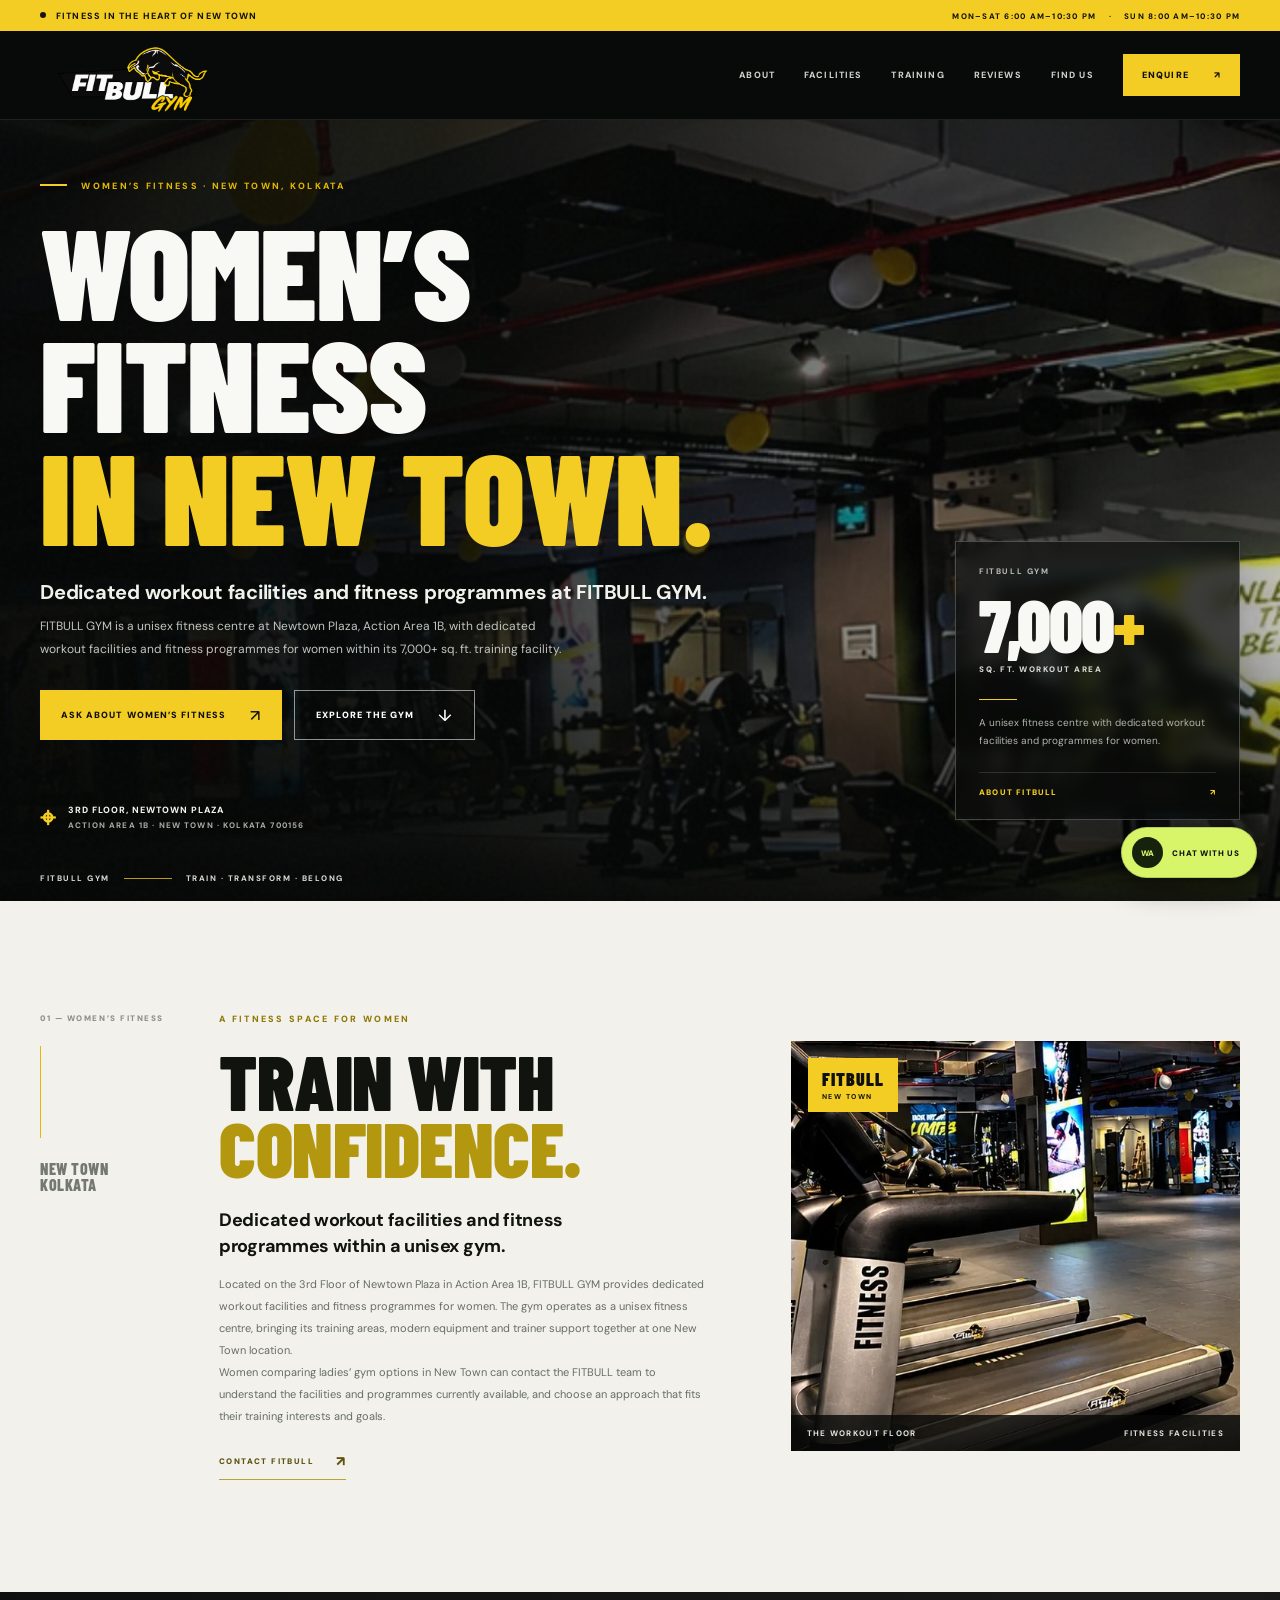
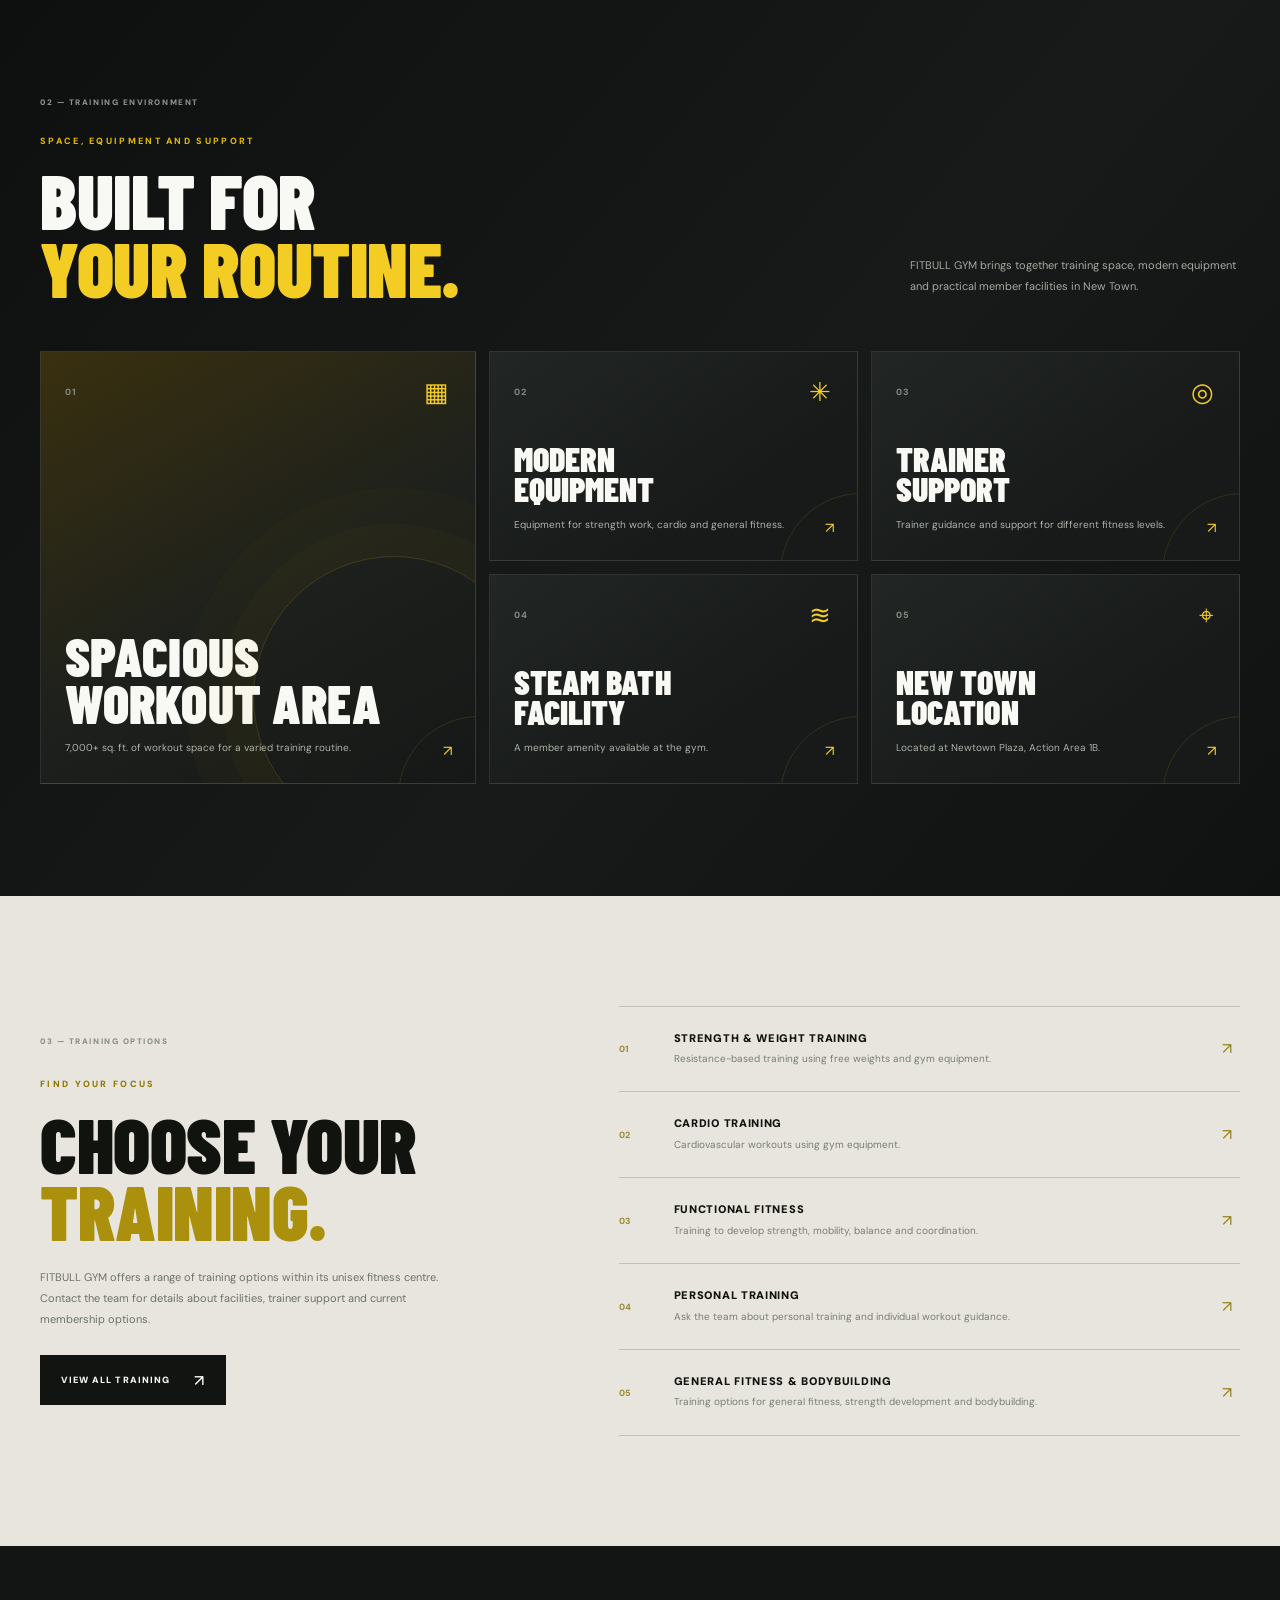
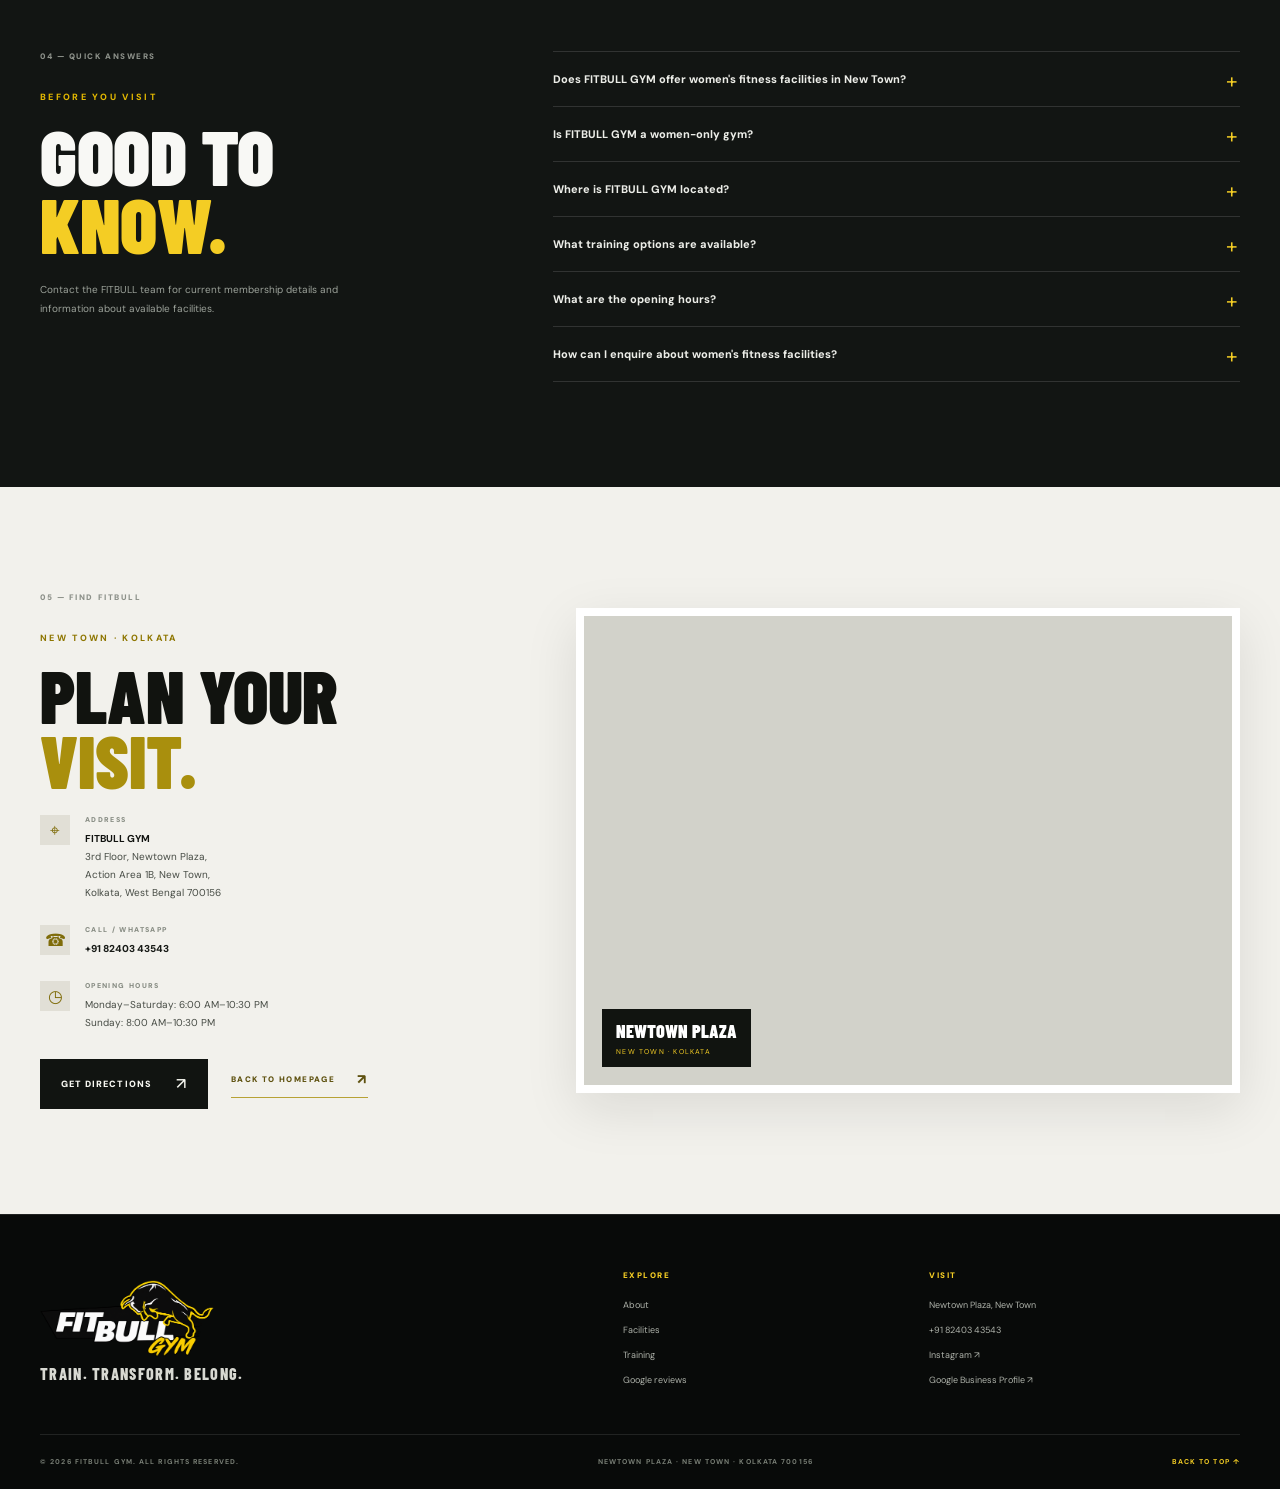
==== womens-fitness-new-town.html @ 512819f0 "Add files via upload" ====
<!doctype html>
<html lang="en-IN">
<head>
  <meta charset="utf-8">
  <meta name="viewport" content="width=device-width, initial-scale=1">
  <title>Women's Fitness in New Town, Kolkata | FITBULL GYM</title>
  <meta name="description" content="Explore dedicated women's workout facilities and fitness programmes at FITBULL GYM, a unisex gym at Newtown Plaza, Action Area 1B, New Town, Kolkata.">
  <meta name="robots" content="index,follow,max-image-preview:large">
  <meta name="theme-color" content="#0a0b0b">
  <link rel="canonical" href="https://fitbullnewtown.github.io/womens-fitness-new-town.html">
  <meta property="og:type" content="website">
  <meta property="og:locale" content="en_IN">
  <meta property="og:site_name" content="FITBULL GYM">
  <meta property="og:title" content="Women's Fitness in New Town, Kolkata | FITBULL GYM">
  <meta property="og:description" content="Dedicated women's workout facilities and fitness programmes within FITBULL GYM's unisex fitness centre at Newtown Plaza, New Town, Kolkata.">
  <meta property="og:url" content="https://fitbullnewtown.github.io/womens-fitness-new-town.html">
  <meta property="og:image" content="https://fitbullnewtown.github.io/assets/gym-floor.webp">
  <link rel="icon" type="image/png" href="assets/fitbull-logo.png">
  <link rel="preconnect" href="https://fonts.googleapis.com">
  <link rel="preconnect" href="https://fonts.gstatic.com" crossorigin>
  <link href="https://fonts.googleapis.com/css2?family=Barlow+Condensed:wght@500;600;700;800;900&family=DM+Sans:wght@400;500;600;700;800&display=swap" rel="stylesheet">
  <link rel="stylesheet" href="style.css">
  <link rel="preload" as="image" href="assets/gym-floor.webp" fetchpriority="high">
  <script type="application/ld+json">
  {
    "@context": "https://schema.org",
    "@type": "WebPage",
    "name": "Women's Fitness in New Town, Kolkata | FITBULL GYM",
    "url": "https://fitbullnewtown.github.io/womens-fitness-new-town.html",
    "description": "Information about dedicated women's workout facilities and fitness programmes at FITBULL GYM, a unisex gym in New Town, Kolkata.",
    "about": { "@id": "https://fitbullnewtown.github.io/#gym" },
    "breadcrumb": {
      "@type": "BreadcrumbList",
      "itemListElement": [
        { "@type": "ListItem", "position": 1, "name": "Home", "item": "https://fitbullnewtown.github.io/" },
        { "@type": "ListItem", "position": 2, "name": "Women's Fitness", "item": "https://fitbullnewtown.github.io/womens-fitness-new-town.html" }
      ]
    }
  }
  </script>
</head>
<body>
  <a class="skip-link" href="#main">Skip to content</a>
  <div class="announcement-bar">
    <div class="container announcement-inner">
      <span><i class="status-dot"></i> FITNESS IN THE HEART OF NEW TOWN</span>
      <span class="announcement-right">MON–SAT 6:00 AM–10:30 PM <b>·</b> SUN 8:00 AM–10:30 PM</span>
    </div>
  </div>
  <header class="header" id="top">
    <div class="container header-inner">
      <a class="brand" href="index.html" aria-label="FITBULL GYM home"><img src="assets/fitbull-logo.png" alt="FITBULL GYM logo" width="196" height="98"></a>
      <button class="nav-toggle" type="button" aria-label="Open navigation" aria-expanded="false" aria-controls="primary-nav"><span></span><span></span></button>
      <nav class="nav" id="primary-nav" aria-label="Primary navigation">
        <a href="index.html#about">ABOUT</a>
        <a href="index.html#facilities">FACILITIES</a>
        <a href="index.html#training">TRAINING</a>
        <a href="index.html#reviews">REVIEWS</a>
        <a href="index.html#visit">FIND US</a>
        <a class="nav-cta" href="https://wa.me/918240343543?text=Hi%20FITBULL%20GYM%2C%20I%27d%20like%20to%20know%20about%20women%27s%20fitness%20facilities." target="_blank" rel="noopener">ENQUIRE <span>↗</span></a>
      </nav>
    </div>
  </header>
  <main id="main">
    <section class="hero" aria-labelledby="hero-title">
      <div class="hero-image" role="img" aria-label="Workout floor and fitness equipment at FITBULL GYM, New Town"></div>
      <div class="hero-vignette"></div>
      <div class="hero-grain"></div>
      <div class="container hero-layout">
        <div class="hero-copy reveal">
          <div class="eyebrow"><span class="eyebrow-line"></span> WOMEN’S FITNESS · NEW TOWN, KOLKATA</div>
          <h1 id="hero-title">WOMEN’S FITNESS<br><em>IN NEW TOWN.</em></h1>
          <p class="hero-lead">Dedicated workout facilities and fitness programmes at FITBULL GYM.</p>
          <p class="hero-description">FITBULL GYM is a unisex fitness centre at Newtown Plaza, Action Area 1B, with dedicated workout facilities and fitness programmes for women within its 7,000+ sq. ft. training facility.</p>
          <div class="hero-actions">
            <a class="button button-yellow" href="https://wa.me/918240343543?text=Hi%20FITBULL%20GYM%2C%20please%20share%20details%20about%20women%27s%20fitness%20facilities%20and%20programmes." target="_blank" rel="noopener">ASK ABOUT WOMEN’S FITNESS <span>↗</span></a>
            <a class="button button-ghost" href="index.html#facilities">EXPLORE THE GYM <span>↓</span></a>
          </div>
          <div class="hero-address"><span class="location-mark">⌖</span><span>3RD FLOOR, NEWTOWN PLAZA<br><small>ACTION AREA 1B · NEW TOWN · KOLKATA 700156</small></span></div>
        </div>
        <aside class="hero-feature reveal" aria-label="FITBULL GYM facility details">
          <span class="feature-index">FITBULL GYM</span>
          <strong>7,000<span>+</span></strong>
          <span class="feature-caption">SQ. FT. WORKOUT AREA</span>
          <div class="feature-rule"></div>
          <p>A unisex fitness centre with dedicated workout facilities and programmes for women.</p>
          <a href="index.html#about">ABOUT FITBULL <span>↗</span></a>
        </aside>
      </div>
      <div class="hero-bottom container"><span>FITBULL GYM</span><span class="hero-bottom-line"></span><span>TRAIN · TRANSFORM · BELONG</span></div>
    </section>

    <section class="section about" id="about-womens-fitness">
      <div class="container about-layout">
        <div class="section-aside reveal"><span class="section-index">01 — WOMEN’S FITNESS</span><span class="aside-line"></span><span class="aside-note">NEW TOWN<br>KOLKATA</span></div>
        <div class="about-text reveal">
          <div class="eyebrow dark-eyebrow">A FITNESS SPACE FOR WOMEN</div>
          <h2>TRAIN WITH<br><em>CONFIDENCE.</em></h2>
          <p class="lead-copy">Dedicated workout facilities and fitness programmes within a unisex gym.</p>
          <p>Located on the 3rd Floor of Newtown Plaza in Action Area 1B, FITBULL GYM provides dedicated workout facilities and fitness programmes for women. The gym operates as a unisex fitness centre, bringing its training areas, modern equipment and trainer support together at one New Town location.</p>
          <p>Women comparing ladies’ gym options in New Town can contact the FITBULL team to understand the facilities and programmes currently available, and choose an approach that fits their training interests and goals.</p>
          <a class="underlined-link" href="https://wa.me/918240343543?text=Hi%20FITBULL%20GYM%2C%20I%27d%20like%20to%20know%20about%20women%27s%20fitness." target="_blank" rel="noopener">CONTACT FITBULL <span>↗</span></a>
        </div>
        <div class="about-visual reveal">
          <img src="assets/gym-treadmills.webp" alt="Cardio workout area at FITBULL GYM in New Town, Kolkata" width="723" height="538" loading="lazy">
          <div class="photo-stamp"><span>FITBULL</span><b>NEW TOWN</b></div>
          <div class="visual-caption"><span>THE WORKOUT FLOOR</span><span>FITNESS FACILITIES</span></div>
        </div>
      </div>
    </section>

    <section class="facilities section-dark">
      <div class="container">
        <div class="section-heading reveal">
          <div><span class="section-index">02 — TRAINING ENVIRONMENT</span><div class="eyebrow">SPACE, EQUIPMENT AND SUPPORT</div><h2>BUILT FOR<br><em>YOUR ROUTINE.</em></h2></div>
          <p>FITBULL GYM brings together training space, modern equipment and practical member facilities in New Town.</p>
        </div>
        <div class="facility-grid">
          <article class="facility-card facility-card-large reveal"><div class="facility-top"><span>01</span><span class="facility-icon">▦</span></div><div><h3>SPACIOUS<br>WORKOUT AREA</h3><p>7,000+ sq. ft. of workout space for a varied training routine.</p></div><span class="facility-arrow">↗</span></article>
          <article class="facility-card reveal"><div class="facility-top"><span>02</span><span class="facility-icon">✳</span></div><div><h3>MODERN<br>EQUIPMENT</h3><p>Equipment for strength work, cardio and general fitness.</p></div><span class="facility-arrow">↗</span></article>
          <article class="facility-card reveal"><div class="facility-top"><span>03</span><span class="facility-icon">◎</span></div><div><h3>TRAINER<br>SUPPORT</h3><p>Trainer guidance and support for different fitness levels.</p></div><span class="facility-arrow">↗</span></article>
          <article class="facility-card reveal"><div class="facility-top"><span>04</span><span class="facility-icon">≋</span></div><div><h3>STEAM BATH<br>FACILITY</h3><p>A member amenity available at the gym.</p></div><span class="facility-arrow">↗</span></article>
          <article class="facility-card reveal"><div class="facility-top"><span>05</span><span class="facility-icon">⌖</span></div><div><h3>NEW TOWN<br>LOCATION</h3><p>Located at Newtown Plaza, Action Area 1B.</p></div><span class="facility-arrow">↗</span></article>
        </div>
      </div>
    </section>

    <section class="training section">
      <div class="container training-layout">
        <div class="training-intro reveal"><span class="section-index">03 — TRAINING OPTIONS</span><div class="eyebrow dark-eyebrow">FIND YOUR FOCUS</div><h2>CHOOSE YOUR<br><em>TRAINING.</em></h2><p>FITBULL GYM offers a range of training options within its unisex fitness centre. Contact the team for details about facilities, trainer support and current membership options.</p><a class="button button-dark" href="index.html#training">VIEW ALL TRAINING <span>↗</span></a></div>
        <div class="training-list reveal">
          <div class="training-item"><span>01</span><div><h3>STRENGTH & WEIGHT TRAINING</h3><p>Resistance-based training using free weights and gym equipment.</p></div><b>↗</b></div>
          <div class="training-item"><span>02</span><div><h3>CARDIO TRAINING</h3><p>Cardiovascular workouts using gym equipment.</p></div><b>↗</b></div>
          <div class="training-item"><span>03</span><div><h3>FUNCTIONAL FITNESS</h3><p>Training to develop strength, mobility, balance and coordination.</p></div><b>↗</b></div>
          <div class="training-item"><span>04</span><div><h3>PERSONAL TRAINING</h3><p>Ask the team about personal training and individual workout guidance.</p></div><b>↗</b></div>
          <div class="training-item"><span>05</span><div><h3>GENERAL FITNESS & BODYBUILDING</h3><p>Training options for general fitness, strength development and bodybuilding.</p></div><b>↗</b></div>
        </div>
      </div>
    </section>

    <section class="faq section-dark">
      <div class="container faq-layout">
        <div class="faq-title reveal"><span class="section-index">04 — QUICK ANSWERS</span><div class="eyebrow">BEFORE YOU VISIT</div><h2>GOOD TO<br><em>KNOW.</em></h2><p>Contact the FITBULL team for current membership details and information about available facilities.</p></div>
        <div class="faq-list reveal">
          <details><summary>Does FITBULL GYM offer women's fitness facilities in New Town?</summary><p>Yes. FITBULL GYM provides dedicated workout facilities and fitness programmes for women within its unisex fitness centre at Newtown Plaza, Action Area 1B, New Town, Kolkata.</p></details>
          <details><summary>Is FITBULL GYM a women-only gym?</summary><p>No. FITBULL GYM is a unisex gym. It also provides dedicated workout facilities and fitness programmes for women.</p></details>
          <details><summary>Where is FITBULL GYM located?</summary><p>FITBULL GYM is on the 3rd Floor of Newtown Plaza, Action Area 1B, New Town, Kolkata, West Bengal 700156.</p></details>
          <details><summary>What training options are available?</summary><p>Training options include strength and weight training, cardio, functional fitness, personal training, general fitness and bodybuilding. Contact the team for details about current programmes.</p></details>
          <details><summary>What are the opening hours?</summary><p>Monday to Saturday: 6:00 AM to 10:30 PM. Sunday: 8:00 AM to 10:30 PM. Please contact the gym to confirm holiday or special-day timings.</p></details>
          <details><summary>How can I enquire about women's fitness facilities?</summary><p>Call +91 82403 43543 or send a WhatsApp message using the enquiry link on this page.</p></details>
        </div>
      </div>
    </section>

    <section class="visit section" id="visit">
      <div class="container visit-layout">
        <div class="visit-copy reveal"><span class="section-index">05 — FIND FITBULL</span><div class="eyebrow dark-eyebrow">NEW TOWN · KOLKATA</div><h2>PLAN YOUR<br><em>VISIT.</em></h2>
          <div class="visit-detail"><span class="detail-icon">⌖</span><div><small>ADDRESS</small><p><strong>FITBULL GYM</strong><br>3rd Floor, Newtown Plaza,<br>Action Area 1B, New Town,<br>Kolkata, West Bengal 700156</p></div></div>
          <div class="visit-detail"><span class="detail-icon">☎</span><div><small>CALL / WHATSAPP</small><p><a href="tel:+918240343543">+91 82403 43543</a></p></div></div>
          <div class="visit-detail"><span class="detail-icon">◷</span><div><small>OPENING HOURS</small><p>Monday–Saturday: 6:00 AM–10:30 PM<br>Sunday: 8:00 AM–10:30 PM</p></div></div>
          <div class="visit-actions"><a class="button button-dark" href="https://www.google.com/maps/search/?api=1&amp;query=FITBULL%20GYM%20Newtown%20Plaza%20Action%20Area%201B%20New%20Town%20Kolkata%20700156" target="_blank" rel="noopener">GET DIRECTIONS <span>↗</span></a><a class="underlined-link" href="index.html">BACK TO HOMEPAGE <span>↗</span></a></div>
        </div>
        <div class="visit-map reveal"><iframe title="Map to FITBULL GYM, Newtown Plaza, New Town, Kolkata" src="https://www.google.com/maps?q=FITBULL%20GYM%2C%20Newtown%20Plaza%2C%20Action%20Area%201B%2C%20New%20Town%2C%20Kolkata%20700156&amp;output=embed" loading="lazy" referrerpolicy="no-referrer-when-downgrade" allowfullscreen></iframe><div class="map-caption"><span>NEWTOWN PLAZA</span><span>NEW TOWN · KOLKATA</span></div></div>
      </div>
    </section>
  </main>
  <footer class="footer">
    <div class="container footer-main">
      <div class="footer-brand"><img src="assets/fitbull-logo.png" alt="FITBULL GYM" width="196" height="98" loading="lazy"><p>TRAIN. TRANSFORM. BELONG.</p></div>
      <div class="footer-column"><span>EXPLORE</span><a href="index.html#about">About</a><a href="index.html#facilities">Facilities</a><a href="index.html#training">Training</a><a href="index.html#reviews">Google reviews</a></div>
      <div class="footer-column"><span>VISIT</span><a href="index.html#visit">Newtown Plaza, New Town</a><a href="tel:+918240343543">+91 82403 43543</a><a href="https://www.instagram.com/fitbullnewtown/" target="_blank" rel="noopener">Instagram ↗</a><a href="https://share.google/8PywxiM51nOMdU942" target="_blank" rel="noopener">Google Business Profile ↗</a></div>
    </div>
    <div class="container footer-bottom"><span>© <span id="year">2026</span> FITBULL GYM. ALL RIGHTS RESERVED.</span><span>NEWTOWN PLAZA · NEW TOWN · KOLKATA 700156</span><a href="#top">BACK TO TOP ↑</a></div>
  </footer>
  <a class="floating-whatsapp" href="https://wa.me/918240343543?text=Hi%20FITBULL%20GYM%2C%20I%27d%20like%20to%20know%20about%20women%27s%20fitness%20facilities." target="_blank" rel="noopener" aria-label="Chat with FITBULL GYM on WhatsApp"><span class="wa-glyph">WA</span><span class="wa-label">CHAT WITH US</span></a>
  <script src="script.js" defer></script>
</body>
</html>
---- style.css ----
:root{--ink:#090a0a;--ink-2:#101212;--panel:#171a19;--panel-2:#1d201f;--paper:#f2f1ec;--paper-2:#e7e5de;--yellow:#f4cd24;--yellow-2:#e4b900;--white:#f8f8f5;--muted:#9b9f9c;--line:rgba(255,255,255,.13);--dark-line:rgba(0,0,0,.16);--font-body:'DM Sans',Arial,sans-serif;--font-display:'Barlow Condensed',Impact,sans-serif;--container:1200px}
*{box-sizing:border-box}html{scroll-behavior:smooth;scroll-padding-top:100px}body{margin:0;background:var(--ink);color:var(--white);font-family:var(--font-body);font-size:14px;-webkit-font-smoothing:antialiased}img{max-width:100%;display:block}a{color:inherit;text-decoration:none}button{font:inherit}.container{width:min(var(--container),calc(100% - 56px));margin-inline:auto}.skip-link{position:absolute;left:14px;top:-60px;z-index:100;background:var(--yellow);color:#111;padding:12px 18px;font-weight:800}.skip-link:focus{top:12px}.announcement-bar{height:31px;background:var(--yellow);color:#13130e;font-size:9px;font-weight:800;letter-spacing:1.1px}.announcement-inner{height:100%;display:flex;justify-content:space-between;align-items:center}.announcement-right{font-size:8px;letter-spacing:1.25px}.announcement-right b{padding:0 9px}.status-dot{display:inline-block;width:6px;height:6px;background:#15150e;border-radius:50%;margin-right:7px;vertical-align:1px}.header{position:sticky;top:0;z-index:40;background:rgba(9,10,10,.94);backdrop-filter:blur(14px);border-bottom:1px solid rgba(255,255,255,.09);transition:box-shadow .25s}.header.scrolled{box-shadow:0 12px 40px #0008}.header-inner{height:88px;display:flex;align-items:center;justify-content:space-between}.brand{width:185px;display:flex;align-items:center}.brand img{width:100%;height:75px;object-fit:contain}.nav{display:flex;align-items:center;gap:29px}.nav>a:not(.nav-cta){font-size:9px;font-weight:800;letter-spacing:1.15px;color:#d0d1cb;transition:color .2s}.nav>a:not(.nav-cta):hover,.nav>a.active{color:var(--yellow)}.nav-cta{display:inline-flex;align-items:center;gap:25px;background:var(--yellow);color:#10110e;padding:15px 19px;font-size:9px;font-weight:900;letter-spacing:1.15px;transition:background .2s,transform .2s}.nav-cta:hover{background:#ffe15c;transform:translateY(-2px)}.nav-toggle{display:none;width:43px;height:40px;border:1px solid #5a5c58;background:none;align-items:center;justify-content:center;flex-direction:column;gap:6px;cursor:pointer}.nav-toggle span{width:17px;height:1px;background:white;display:block}
.hero{min-height:690px;height:min(790px,calc(100svh - 119px));max-height:850px;position:relative;overflow:hidden;background:#101211}.hero-image{position:absolute;inset:0;background:url('assets/gym-floor.webp') center 51%/cover no-repeat;transform:scale(1.035);animation:heroSettle 1.3s ease both}.hero-vignette{position:absolute;inset:0;background:linear-gradient(90deg,rgba(4,6,5,.97) 0%,rgba(4,6,5,.89) 34%,rgba(4,6,5,.42) 69%,rgba(4,6,5,.21) 100%),linear-gradient(0deg,rgba(4,6,5,.86) 0%,transparent 34%,rgba(4,6,5,.15) 100%)}.hero-grain{position:absolute;inset:0;opacity:.12;pointer-events:none;background-image:url("data:image/svg+xml,%3Csvg viewBox='0 0 180 180' xmlns='http://www.w3.org/2000/svg'%3E%3Cfilter id='n'%3E%3CfeTurbulence type='fractalNoise' baseFrequency='.9' numOctaves='3' stitchTiles='stitch'/%3E%3C/filter%3E%3Crect width='100%25' height='100%25' filter='url(%23n)' opacity='.22'/%3E%3C/svg%3E")}.hero-layout{position:relative;z-index:2;height:100%;display:grid;grid-template-columns:minmax(0,1fr) 285px;gap:50px;align-items:center;padding-top:12px}.hero-copy{max-width:700px;padding-bottom:12px}.eyebrow{margin:0 0 20px;color:var(--yellow-2);font-size:9px;font-weight:800;letter-spacing:2.3px;line-height:1.5}.eyebrow-line{display:inline-block;width:27px;height:2px;background:var(--yellow);margin:0 10px 3px 0}.hero h1,h2,h3{font-family:var(--font-display);text-transform:uppercase;line-height:.88;margin:0;letter-spacing:-.5px}.hero h1{font-size:clamp(82px,10vw,142px);font-weight:900;letter-spacing:-1px}.hero h1 em,h2 em{font-style:normal;color:var(--yellow)}.hero-lead{margin:28px 0 10px;font-size:clamp(16px,1.6vw,20px);font-weight:700;color:#f1f1eb;letter-spacing:-.25px}.hero-description{max-width:540px;color:#c1c5bf;font-size:12px;line-height:1.9;margin:0}.hero-actions{display:flex;gap:12px;flex-wrap:wrap;margin-top:29px}.button{min-height:50px;display:inline-flex;align-items:center;justify-content:center;gap:24px;padding:0 21px;font-size:9px;letter-spacing:1.05px;font-weight:900;transition:transform .2s,background .2s,color .2s,border .2s}.button span{font-size:16px;font-weight:500}.button:hover{transform:translateY(-3px)}.button-yellow{background:var(--yellow);color:#11120f}.button-yellow:hover{background:#ffdf4a}.button-ghost{border:1px solid rgba(255,255,255,.55);color:white}.button-ghost:hover{border-color:var(--yellow);color:var(--yellow)}.hero-address{display:flex;gap:12px;align-items:center;margin-top:55px;color:#f4f4f0;font-size:9px;font-weight:800;letter-spacing:1px;line-height:1.7}.location-mark{font-size:27px;color:var(--yellow)}.hero-address small{color:#a6aaa3;font-size:8px;letter-spacing:1.15px}.hero-feature{align-self:end;margin-bottom:81px;padding:24px 23px 22px;border:1px solid rgba(255,255,255,.23);background:rgba(10,12,11,.72);backdrop-filter:blur(8px);box-shadow:0 20px 70px #0005}.feature-index{display:block;color:#b7bbb4;font-size:8px;letter-spacing:1.6px;font-weight:800}.hero-feature>strong{display:block;margin:15px 0 0;font-family:var(--font-display);font-size:74px;line-height:.9;font-weight:900;letter-spacing:-2px}.hero-feature>strong span{color:var(--yellow)}.feature-caption{font-size:8px;font-weight:900;letter-spacing:1.5px;color:#d2d4cf}.feature-rule{height:1px;background:var(--yellow);width:38px;margin:23px 0 14px}.hero-feature p{margin:0;color:#b1b5ae;font-size:10px;line-height:1.8}.hero-feature>a{display:flex;justify-content:space-between;margin-top:22px;padding-top:14px;border-top:1px solid rgba(255,255,255,.13);color:var(--yellow);font-size:8px;letter-spacing:1.2px;font-weight:900}.hero-bottom{position:absolute;z-index:2;left:50%;bottom:18px;transform:translateX(-50%);display:flex;align-items:center;gap:14px;color:#d8d9d4;font-size:8px;letter-spacing:1.5px;font-weight:800}.hero-bottom-line{height:1px;background:rgba(244,205,36,.75);width:48px}.quick-facts{background:#0e100f;border-bottom:1px solid var(--line)}.facts-grid{min-height:113px;display:grid;grid-template-columns:repeat(3,1fr) 1.3fr;align-items:center}.fact{min-height:55px;padding:0 26px;border-right:1px solid var(--line);display:flex;flex-direction:column;justify-content:center}.fact:first-child{padding-left:0}.fact-number{font-family:var(--font-display);font-size:42px;font-weight:800;line-height:.9;letter-spacing:-.5px}.fact-number>span{color:var(--yellow)}.small-unit{font-family:var(--font-body)!important;font-size:10px!important;letter-spacing:1px;margin-left:5px;color:var(--yellow)}.fact-label{font-size:8px;letter-spacing:1.2px;color:#a4a8a1;font-weight:800;margin-top:7px}.fact-message{border:0;padding-left:30px;font-family:var(--font-display);font-weight:800;font-size:22px;line-height:.98}.fact-message em{font-style:normal;color:var(--yellow)}
.section{padding:112px 0}.about{background:var(--paper);color:#11130f}.about-layout{display:grid;grid-template-columns:135px minmax(0,1.08fr) minmax(330px,.92fr);gap:44px;align-items:center}.section-aside{align-self:stretch;display:flex;flex-direction:column;align-items:flex-start}.section-index{font-size:8px;letter-spacing:1.55px;font-weight:900;color:#8c9089}.aside-line{width:1px;height:92px;background:var(--yellow-2);margin:23px 0}.aside-note{font-family:var(--font-display);font-size:16px;font-weight:800;line-height:.98;color:#737870;letter-spacing:.5px}.dark-eyebrow{color:#8e7600}.about-text h2,.section-heading h2,.training-intro h2,.reviews-heading h2,.visit-copy h2,.faq-title h2{font-size:clamp(56px,6vw,84px);font-weight:900;letter-spacing:-.5px}.about-text h2 em{color:#b3980f}.lead-copy{font-size:18px;font-weight:700;line-height:1.45;max-width:440px;margin:25px 0 14px;letter-spacing:-.3px}.about-text>p:not(.eyebrow):not(.lead-copy){max-width:490px;color:#666d65;font-size:11px;line-height:2;margin:0}.underlined-link{display:inline-flex;gap:22px;align-items:center;margin-top:25px;padding-bottom:9px;border-bottom:1px solid #b7a235;color:#5e510f;font-size:8px;letter-spacing:1.4px;font-weight:900}.underlined-link span{font-size:14px}.about-visual{position:relative;min-height:410px;background:#d6d5cd}.about-visual img{width:100%;height:410px;object-fit:cover;object-position:44% center}.photo-stamp{position:absolute;top:17px;left:17px;background:var(--yellow);color:#10110d;padding:12px 14px;display:flex;flex-direction:column;line-height:1}.photo-stamp span{font-family:var(--font-display);font-size:18px;font-weight:900;letter-spacing:1px}.photo-stamp b{font-size:7px;letter-spacing:1.5px;margin-top:5px}.visual-caption{position:absolute;left:0;right:0;bottom:0;padding:13px 16px;background:rgba(8,9,8,.82);display:flex;justify-content:space-between;color:#e2e2dc;font-size:8px;letter-spacing:1.3px;font-weight:800}
.section-dark{background:var(--ink-2);color:var(--white)}.facilities{padding:105px 0 112px;background:linear-gradient(130deg,#0d100f,#171a18 58%,#101211)}.section-heading{display:flex;align-items:flex-end;justify-content:space-between;gap:50px;margin-bottom:49px}.section-heading .section-index,.reviews-heading .section-index,.faq-title .section-index{display:block;margin-bottom:28px}.section-heading .eyebrow,.reviews-heading .eyebrow,.faq-title .eyebrow{margin-bottom:18px}.section-heading h2{font-size:clamp(56px,6vw,82px)}.section-heading>p{max-width:330px;margin:0 0 5px;color:#a5aaa2;font-size:11px;line-height:1.9}.facility-grid{display:grid;grid-template-columns:1.18fr 1fr 1fr;grid-template-rows:repeat(2,minmax(210px,1fr));gap:13px}.facility-card{position:relative;min-height:210px;padding:23px 24px 25px;background:linear-gradient(145deg,#222624,#171a18 66%);border:1px solid rgba(255,255,255,.1);display:flex;flex-direction:column;justify-content:space-between;overflow:hidden;transition:transform .25s,border-color .25s,background .25s}.facility-card:before{content:"";position:absolute;width:160px;height:160px;border:1px solid rgba(244,205,36,.12);border-radius:50%;right:-85px;bottom:-95px;transition:transform .35s}.facility-card:hover{transform:translateY(-5px);border-color:rgba(244,205,36,.65);background:linear-gradient(145deg,#282c29,#171a18)}.facility-card:hover:before{transform:scale(1.4)}.facility-card-large{grid-row:span 2;min-height:433px;background:linear-gradient(150deg,#39300f 0%,#1d201c 55%,#151816 100%)}.facility-card-large:after{content:"";position:absolute;inset:auto -60px -55px auto;width:280px;height:280px;border:1px solid rgba(244,205,36,.17);border-radius:50%;box-shadow:0 0 0 32px rgba(244,205,36,.025),0 0 0 68px rgba(244,205,36,.018)}.facility-top{display:flex;align-items:center;justify-content:space-between;color:#858a82;font-size:9px;font-weight:800;letter-spacing:1.4px}.facility-icon{font-size:26px;color:var(--yellow);font-weight:400}.facility-card h3{font-size:34px;font-weight:900;letter-spacing:.1px}.facility-card-large h3{font-size:54px}.facility-card p{max-width:300px;margin:12px 0 0;color:#adb2ab;font-size:10px;line-height:1.85}.facility-arrow{position:absolute;right:23px;bottom:22px;color:var(--yellow);font-size:15px}
.training{background:var(--paper-2);color:#11130f;padding:110px 0}.training-layout{display:grid;grid-template-columns:.86fr 1.14fr;gap:110px;align-items:center}.training-intro .section-index{display:block;margin-bottom:32px}.training-intro .eyebrow{margin-bottom:18px}.training-intro h2{font-size:clamp(56px,6vw,83px)}.training-intro h2 em{color:#ab900e}.training-intro>p:not(.eyebrow){max-width:410px;color:#6c716b;font-size:11px;line-height:1.9;margin:22px 0 26px}.button-dark{background:#111411;color:#f7f7f1}.button-dark:hover,.button-black:hover{background:#343831}.training-list{border-top:1px solid var(--dark-line)}.training-item{display:grid;grid-template-columns:43px 1fr 18px;gap:12px;align-items:center;padding:24px 0;border-bottom:1px solid var(--dark-line)}.training-item>span{font-size:9px;font-weight:800;color:#9d8c36}.training-item h3{font-family:var(--font-body);font-size:11px;font-weight:900;letter-spacing:.7px;line-height:1.4}.training-item p{font-size:10px;color:#777e76;line-height:1.65;margin:5px 0 0}.training-item>b{font-size:16px;font-weight:400;color:#95801a;transition:transform .2s}.training-item:hover>b{transform:translate(3px,-3px)}
.reviews{padding:105px 0 100px;background:#0d0f0e}.reviews-heading{display:flex;justify-content:space-between;align-items:flex-end;gap:40px;margin-bottom:40px}.reviews-heading h2{font-size:clamp(53px,5.8vw,78px)}.rating-panel{min-width:245px;padding:20px 22px;border:1px solid rgba(244,205,36,.5);background:linear-gradient(145deg,rgba(244,205,36,.11),rgba(255,255,255,.02))}.rating-stars{color:var(--yellow);font-size:17px;letter-spacing:3px}.rating-score{font-family:var(--font-display);font-weight:900;font-size:56px;line-height:.95;margin-top:10px}.rating-score span{font-family:var(--font-body);font-size:15px;color:#a6aaa2;margin-left:4px}.rating-label{color:#a8aca5;font-size:8px;letter-spacing:1.8px;font-weight:900;margin-top:5px}.rating-panel>a{display:block;margin-top:18px;padding-top:13px;border-top:1px solid rgba(255,255,255,.13);font-size:8px;letter-spacing:1.1px;font-weight:900;color:var(--yellow)}.review-grid{display:grid;grid-template-columns:repeat(3,1fr);gap:13px}.review-card{min-height:240px;padding:23px;background:#171a18;border:1px solid rgba(255,255,255,.1);display:flex;flex-direction:column;transition:transform .25s,border-color .25s}.review-card:hover{transform:translateY(-4px);border-color:rgba(244,205,36,.5)}.review-card-featured{background:linear-gradient(145deg,#282515,#191b18);border-color:rgba(244,205,36,.4)}.review-card-top{display:flex;align-items:center;justify-content:space-between}.google-g{width:26px;height:26px;background:#f5f5f1;border-radius:50%;display:grid;place-items:center;font-size:17px;font-weight:900;color:#4285f4}.review-stars{font-size:12px;color:var(--yellow);letter-spacing:2px}.review-card blockquote{margin:24px 0 auto;color:#e4e6e0;font-size:14px;line-height:1.75;font-weight:500}.review-meta{display:flex;justify-content:space-between;margin-top:25px;padding-top:13px;border-top:1px solid rgba(255,255,255,.12);color:#888e85;font-size:7px;letter-spacing:1.2px;font-weight:900}.reviews-foot{margin-top:25px;display:flex;align-items:center;justify-content:space-between;gap:25px}.reviews-foot>p{max-width:470px;margin:0;color:#929890;font-size:9px;line-height:1.8}.review-actions{display:flex;align-items:center;gap:21px;flex-wrap:wrap}.text-button{font-size:8px;letter-spacing:1.2px;font-weight:900;color:#e4e6df}.text-button:hover{color:var(--yellow)}
.visit{background:var(--paper);color:#11130f;padding:105px 0}.visit-layout{display:grid;grid-template-columns:.82fr 1.18fr;gap:75px;align-items:center}.visit-copy>.section-index{display:block;margin-bottom:30px}.visit-copy .eyebrow{margin-bottom:18px}.visit-copy h2{font-size:clamp(54px,5.7vw,78px)}.visit-copy h2 em{color:#a98f0d}.visit-detail{display:flex;gap:15px;margin-top:23px;align-items:flex-start}.detail-icon{width:30px;height:30px;display:grid;place-items:center;background:#e1dfd6;color:#7f6c0a;font-size:17px;flex:0 0 30px}.visit-detail small{display:block;color:#888d84;font-size:7px;letter-spacing:1.35px;font-weight:900;margin-bottom:6px}.visit-detail p{margin:0;color:#464b44;font-size:10px;line-height:1.8}.visit-detail p strong{color:#10120f}.visit-detail p a{font-weight:800;color:#171a16}.visit-actions{display:flex;gap:23px;align-items:center;flex-wrap:wrap;margin-top:27px}.visit-actions .underlined-link{margin:0}.visit-map{height:485px;position:relative;background:#d2d2ca;border:8px solid #fff;box-shadow:0 16px 50px rgba(16,18,14,.1)}.visit-map iframe{width:100%;height:100%;border:0;filter:grayscale(.75) contrast(.92)}.map-caption{position:absolute;left:18px;bottom:18px;padding:11px 14px;background:#111410;color:#fff;display:flex;flex-direction:column;gap:5px}.map-caption span:first-child{font-family:var(--font-display);font-size:18px;font-weight:900}.map-caption span:last-child{font-size:7px;letter-spacing:1.2px;color:var(--yellow)}
.faq{padding:105px 0;background:#121513}.faq-layout{display:grid;grid-template-columns:.75fr 1.25fr;gap:100px;align-items:start}.faq-title .section-index{display:block;margin-bottom:30px}.faq-title .eyebrow{margin-bottom:18px}.faq-title h2{font-size:clamp(56px,6vw,82px)}.faq-title>p{max-width:300px;color:#9ca29a;font-size:10px;line-height:1.9;margin-top:22px}.faq-list details{border-bottom:1px solid rgba(255,255,255,.13);padding:20px 0}.faq-list details:first-child{border-top:1px solid rgba(255,255,255,.13)}.faq-list summary{position:relative;list-style:none;cursor:pointer;padding-right:30px;font-size:11px;font-weight:800;color:#ecede8}.faq-list summary::-webkit-details-marker{display:none}.faq-list summary:after{content:'+';position:absolute;right:2px;top:-5px;color:var(--yellow);font-size:21px;font-weight:400}.faq-list details[open] summary:after{content:'−'}.faq-list details p{max-width:680px;color:#a5aba2;font-size:10px;line-height:1.9;margin:14px 0 0}.final-cta{padding:58px 0;background:var(--yellow);color:#11120e}.final-cta-inner{display:flex;align-items:center;justify-content:space-between;gap:30px}.final-cta .eyebrow{display:block;margin-bottom:11px;color:#64530b}.final-cta h2{font-family:var(--font-display);font-size:clamp(48px,5.8vw,76px);font-weight:900;line-height:.88}.final-cta h2 em{font-style:normal;color:transparent;-webkit-text-stroke:1.25px #11120e}.button-black{background:#111411;color:#f7f7f1;min-width:215px}.footer{background:#080a09;border-top:1px solid rgba(255,255,255,.1)}.footer-main{display:grid;grid-template-columns:1.5fr .7fr .9fr;gap:65px;padding:55px 0 45px}.footer-brand img{width:174px;height:88px;object-fit:contain}.footer-brand p{font-family:var(--font-display);font-weight:800;letter-spacing:1.3px;font-size:16px;color:#d8d9d2;margin:6px 0}.footer-column{display:flex;flex-direction:column;gap:13px}.footer-column>span{color:var(--yellow);font-size:8px;letter-spacing:1.5px;font-weight:900;margin-bottom:6px}.footer-column>a{font-size:9px;color:#aeb2aa;transition:color .2s}.footer-column>a:hover{color:var(--yellow)}.footer-bottom{min-height:55px;border-top:1px solid rgba(255,255,255,.1);display:flex;align-items:center;justify-content:space-between;gap:20px;color:#797f76;font-size:7px;letter-spacing:1.1px;font-weight:700}.footer-bottom a{color:var(--yellow)}.floating-whatsapp{position:fixed;z-index:30;right:23px;bottom:22px;display:flex;align-items:center;gap:9px;border-radius:30px;padding:9px 16px 9px 10px;background:#d8f56a;color:#10140c;box-shadow:0 8px 30px #0007;border:1px solid rgba(0,0,0,.16);transition:transform .2s}.floating-whatsapp:hover{transform:translateY(-3px)}.wa-glyph{width:31px;height:31px;border-radius:50%;background:#17220c;color:#d8f56a;display:grid;place-items:center;font-size:8px;font-weight:900}.wa-label{font-size:8px;letter-spacing:.8px;font-weight:900}
.reveal{opacity:0;transform:translateY(18px);transition:opacity .65s ease,transform .65s ease}.reveal.is-visible{opacity:1;transform:translateY(0)}@keyframes heroSettle{from{transform:scale(1.07);opacity:.6}to{transform:scale(1.035);opacity:1}}
@media(max-width:1050px){.nav{gap:18px}.nav>a:not(.nav-cta){font-size:8px}.hero-layout{grid-template-columns:minmax(0,1fr) 245px;gap:27px}.about-layout{grid-template-columns:95px minmax(0,1fr) minmax(300px,.9fr);gap:28px}.training-layout{gap:65px}.visit-layout{gap:45px}.faq-layout{gap:60px}}
@media(max-width:760px){.container{width:calc(100% - 38px)}.announcement-inner{justify-content:center}.announcement-right{display:none}.header-inner{height:72px}.brand{width:145px}.brand img{height:64px}.nav-toggle{display:flex}.nav{position:absolute;display:none;top:72px;left:0;right:0;padding:13px 20px 21px;background:rgba(9,10,10,.98);border-bottom:1px solid rgba(255,255,255,.14);align-items:stretch;gap:0}.nav.open{display:flex;flex-direction:column}.nav>a:not(.nav-cta){padding:16px 5px;border-bottom:1px solid rgba(255,255,255,.09);font-size:9px}.nav-cta{margin-top:14px;justify-content:space-between}.hero{height:auto;min-height:720px;max-height:none}.hero-image{background-position:53% center}.hero-vignette{background:linear-gradient(90deg,rgba(4,6,5,.95),rgba(4,6,5,.64)),linear-gradient(0deg,rgba(4,6,5,.94) 0%,transparent 65%)}.hero-layout{display:flex;flex-direction:column;align-items:stretch;justify-content:center;gap:34px;padding-top:80px;padding-bottom:105px}.hero-copy{padding:0}.hero h1{font-size:clamp(70px,17vw,104px)}.hero-lead{font-size:16px;line-height:1.4;max-width:460px}.hero-description{font-size:11px}.hero-actions{flex-direction:column;align-items:stretch;max-width:340px}.hero-actions .button{width:100%}.hero-address{margin-top:34px}.hero-feature{align-self:flex-start;max-width:275px;width:100%;margin:0;padding:18px}.hero-feature>strong{font-size:62px}.hero-bottom{bottom:16px;font-size:7px;gap:9px}.hero-bottom-line{width:28px}.facts-grid{grid-template-columns:1fr 1fr;padding:22px 0;gap:20px 0}.fact{padding:0 13px;min-height:50px}.fact:nth-child(2){border-right:0}.fact:nth-child(3){padding-left:0}.fact-number{font-size:36px}.fact-message{padding-left:14px;font-size:18px}.section{padding:75px 0}.about-layout{grid-template-columns:1fr;gap:27px}.section-aside{flex-direction:row;align-items:center;gap:12px}.aside-line{height:1px;width:43px;margin:0}.aside-note{font-size:12px}.about-text h2,.section-heading h2,.training-intro h2,.reviews-heading h2,.visit-copy h2,.faq-title h2{font-size:clamp(55px,13vw,72px)}.lead-copy{font-size:16px}.about-visual{min-height:310px}.about-visual img{height:310px}.facilities{padding:77px 0}.section-heading{display:block;margin-bottom:33px}.section-heading>p{margin-top:21px;max-width:470px}.facility-grid{grid-template-columns:1fr 1fr;grid-template-rows:auto;gap:9px}.facility-card{min-height:205px;padding:17px}.facility-card-large{grid-column:span 2;grid-row:auto;min-height:280px}.facility-card h3{font-size:27px}.facility-card-large h3{font-size:40px}.facility-card p{font-size:9px}.facility-icon{font-size:22px}.training-layout{grid-template-columns:1fr;gap:38px}.training-intro>p:not(.eyebrow){max-width:480px}.training-item{grid-template-columns:32px 1fr 17px;padding:20px 0}.training-item h3{font-size:10px}.reviews{padding:77px 0}.reviews-heading{display:block}.rating-panel{margin-top:25px;max-width:270px}.review-grid{grid-template-columns:1fr;gap:10px}.review-card{min-height:190px}.review-card blockquote{font-size:13px}.reviews-foot{align-items:flex-start;flex-direction:column}.review-actions{width:100%;gap:18px}.review-actions .button{min-height:47px}.visit-layout{grid-template-columns:1fr;gap:37px}.visit-map{height:345px}.faq-layout{grid-template-columns:1fr;gap:24px}.faq-title>p{max-width:440px}.final-cta{padding:43px 0}.final-cta-inner{align-items:flex-start;flex-direction:column}.final-cta h2{font-size:55px}.button-black{width:100%;max-width:320px}.footer-main{grid-template-columns:1fr 1fr;gap:35px 20px;padding:42px 0 35px}.footer-brand{grid-column:1/-1}.footer-bottom{padding:17px 0;display:flex;align-items:flex-start;flex-direction:column;gap:9px}.floating-whatsapp{right:13px;bottom:13px}}
@media(max-width:380px){.container{width:calc(100% - 30px)}.hero h1{font-size:66px}.facility-card{padding:14px;min-height:195px}.facility-card h3{font-size:24px}.facility-card-large h3{font-size:36px}.fact-message{font-size:16px}.review-actions{align-items:stretch;flex-direction:column}.review-actions .button{width:100%}}
@media(prefers-reduced-motion:reduce){html{scroll-behavior:auto}*,*:before,*:after{animation:none!important;transition:none!important}.reveal{opacity:1;transform:none}}
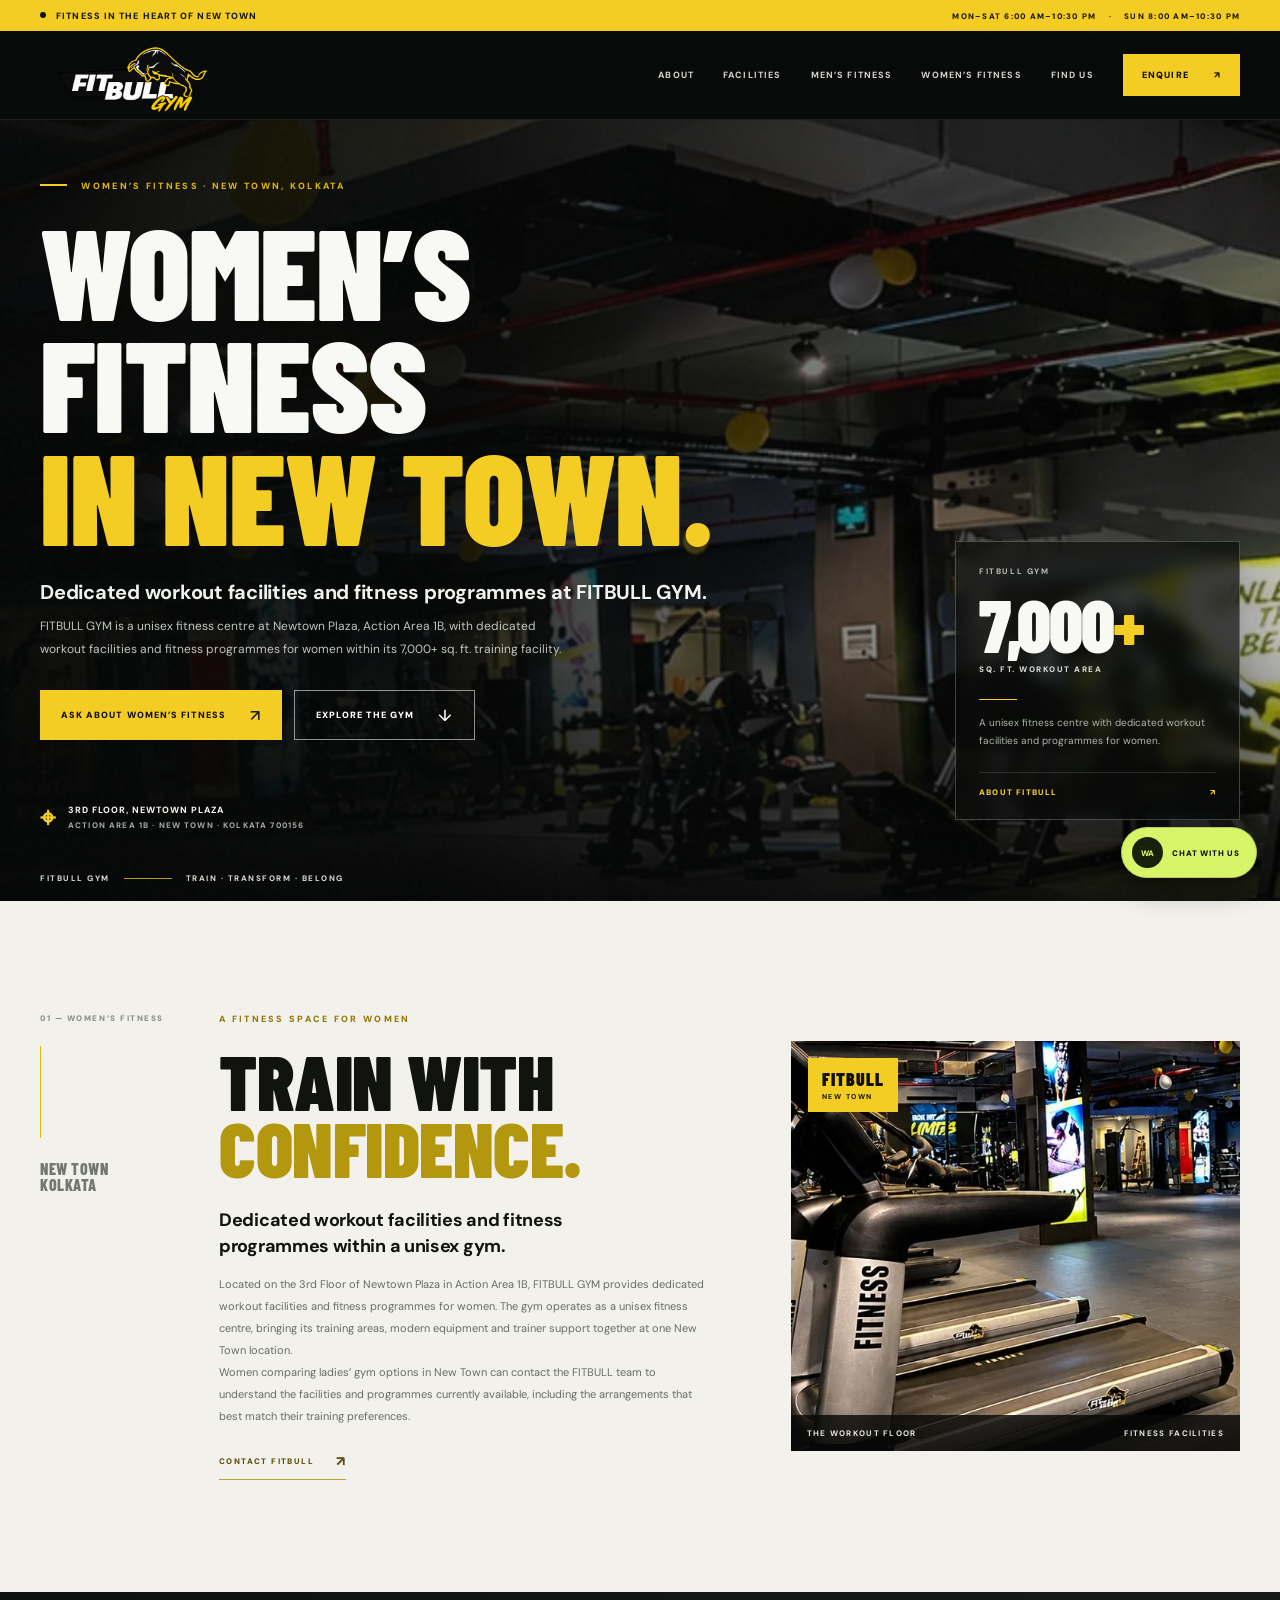
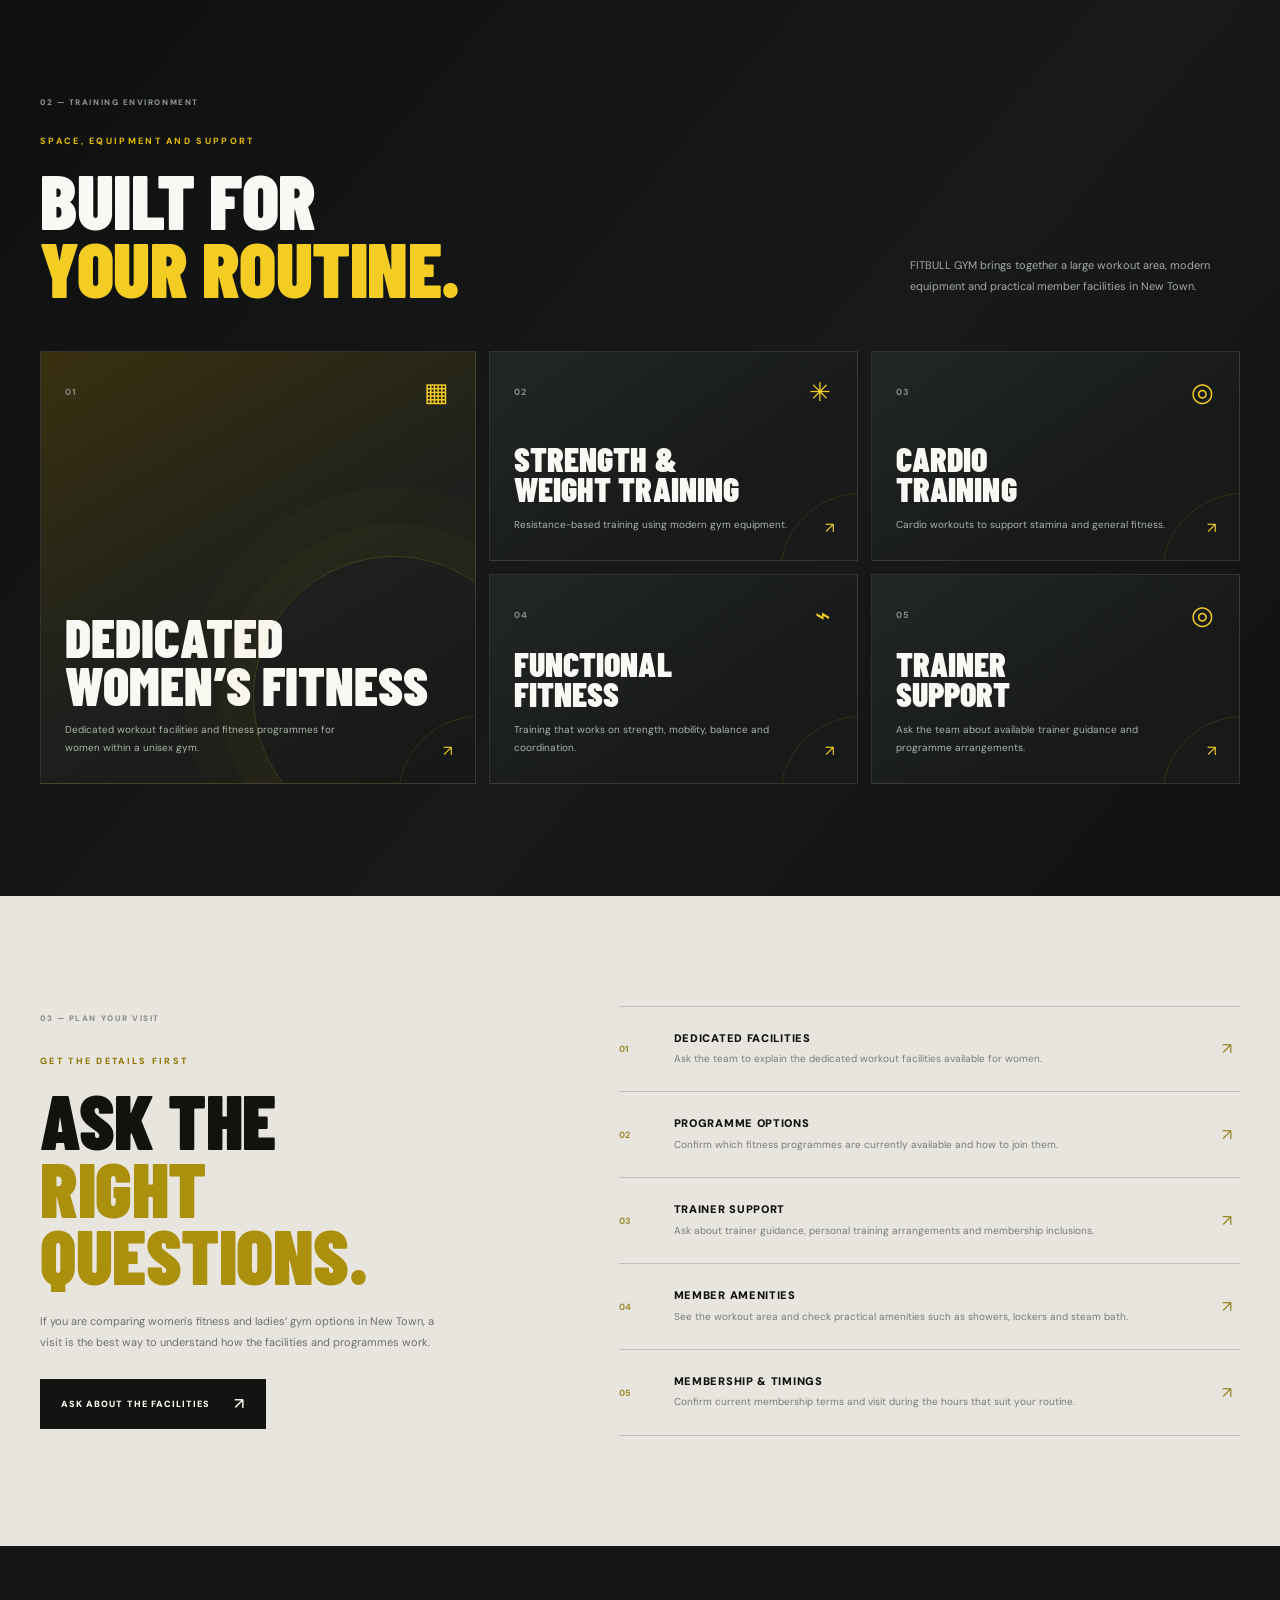
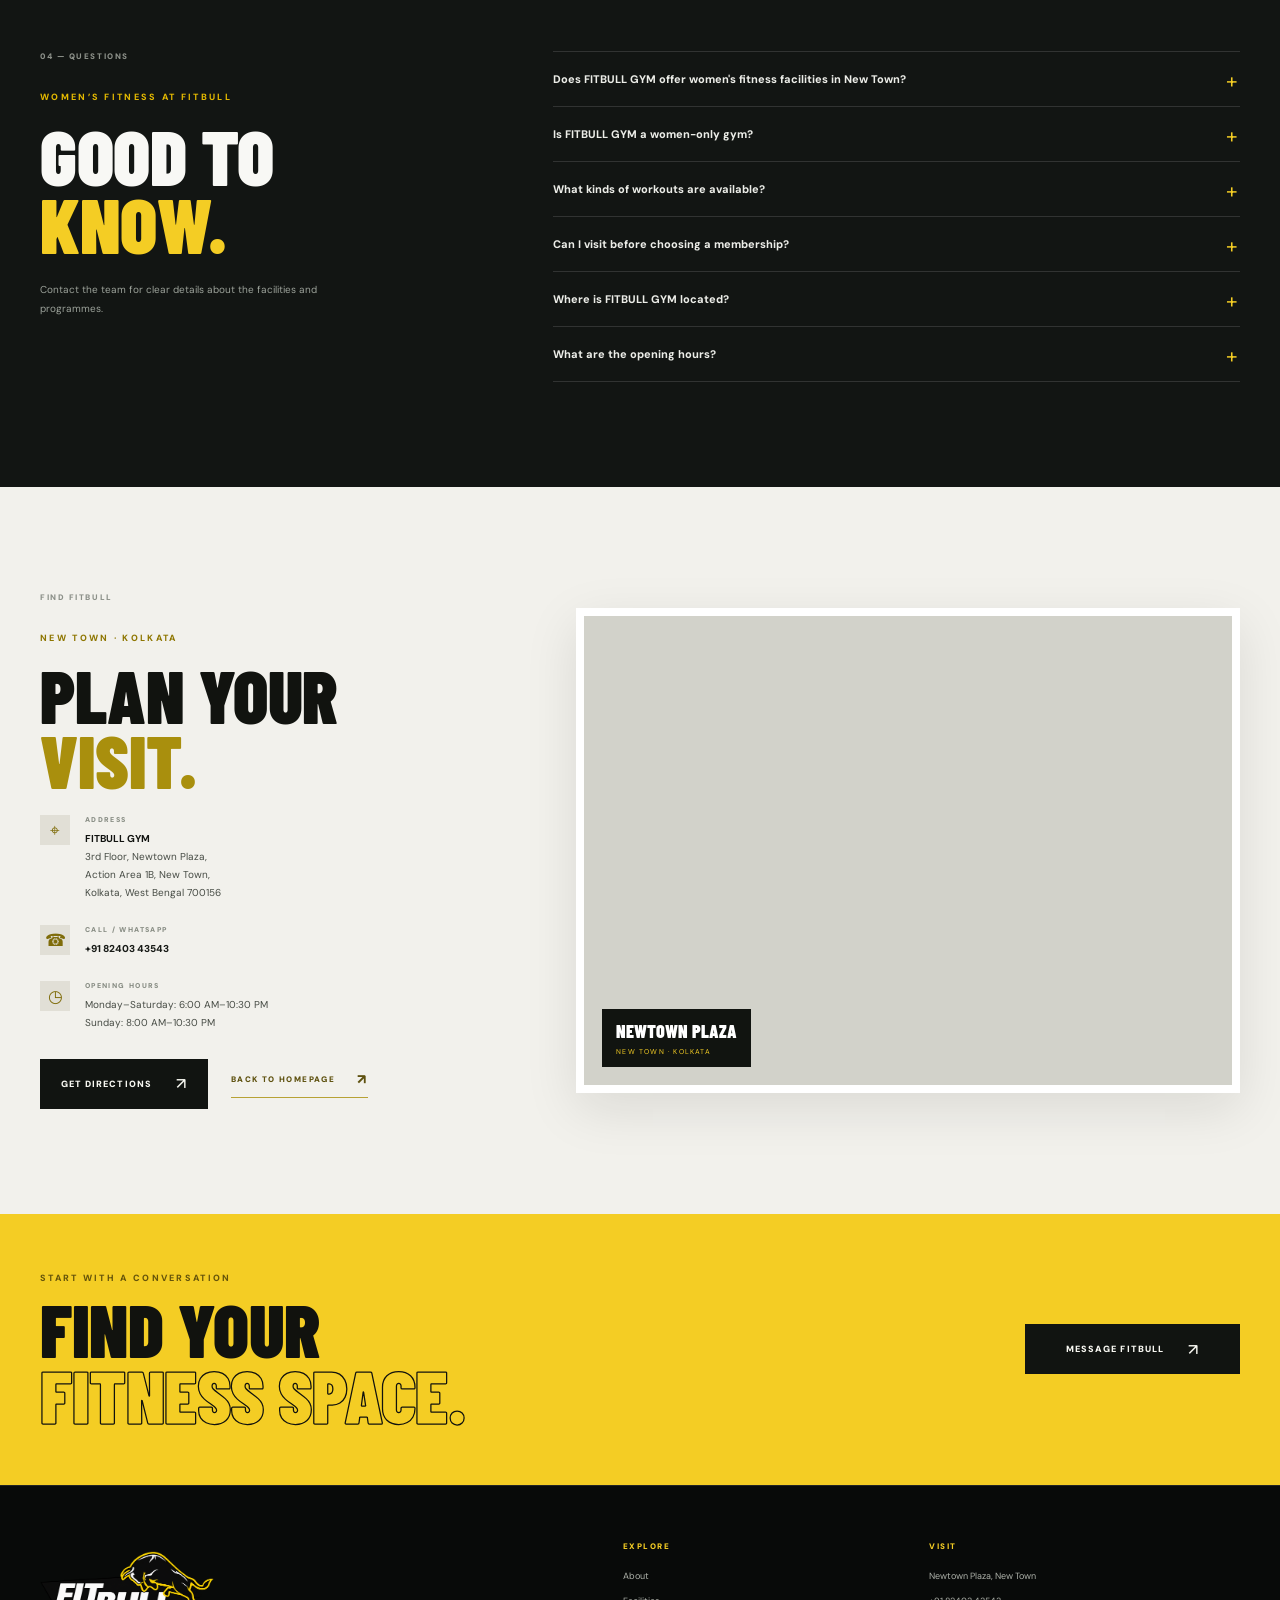
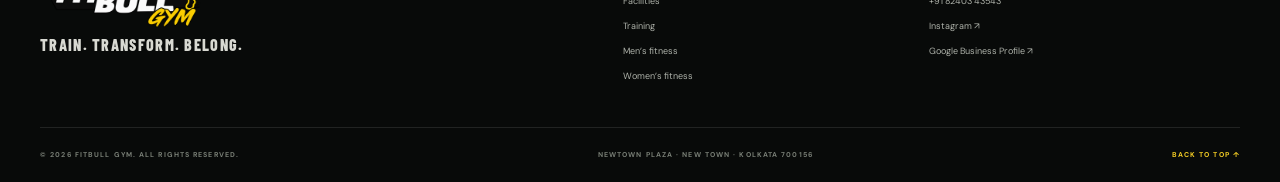
==== commit 651c85ad: "Add files via upload" ====
--- a/womens-fitness-new-town.html
+++ b/womens-fitness-new-town.html
@@ -3,43 +3,81 @@
 <head>
   <meta charset="utf-8">
   <meta name="viewport" content="width=device-width, initial-scale=1">
-  <title>Women's Fitness in New Town, Kolkata | FITBULL GYM</title>
-  <meta name="description" content="Explore dedicated women's workout facilities and fitness programmes at FITBULL GYM, a unisex gym at Newtown Plaza, Action Area 1B, New Town, Kolkata.">
+  <title>Women’s Fitness Facilities in New Town, Kolkata | FITBULL GYM</title>
+  <meta name="description" content="Explore dedicated workout facilities and fitness programmes for women at FITBULL GYM, a unisex gym at Newtown Plaza, Action Area 1B, New Town, Kolkata.">
   <meta name="robots" content="index,follow,max-image-preview:large">
   <meta name="theme-color" content="#0a0b0b">
+  <meta name="author" content="FITBULL GYM">
   <link rel="canonical" href="https://fitbullnewtown.github.io/womens-fitness-new-town.html">
   <meta property="og:type" content="website">
   <meta property="og:locale" content="en_IN">
   <meta property="og:site_name" content="FITBULL GYM">
-  <meta property="og:title" content="Women's Fitness in New Town, Kolkata | FITBULL GYM">
-  <meta property="og:description" content="Dedicated women's workout facilities and fitness programmes within FITBULL GYM's unisex fitness centre at Newtown Plaza, New Town, Kolkata.">
+  <meta property="og:title" content="Women’s Fitness Facilities in New Town, Kolkata | FITBULL GYM">
+  <meta property="og:description" content="Explore dedicated workout facilities and fitness programmes for women at FITBULL GYM, a unisex gym at Newtown Plaza, Action Area 1B, New Town, Kolkata.">
   <meta property="og:url" content="https://fitbullnewtown.github.io/womens-fitness-new-town.html">
   <meta property="og:image" content="https://fitbullnewtown.github.io/assets/gym-floor.webp">
+  <meta name="twitter:card" content="summary_large_image">
+  <meta name="twitter:title" content="Women’s Fitness Facilities in New Town, Kolkata | FITBULL GYM">
+  <meta name="twitter:description" content="Explore dedicated workout facilities and fitness programmes for women at FITBULL GYM, a unisex gym at Newtown Plaza, Action Area 1B, New Town, Kolkata.">
+  <meta name="twitter:image" content="https://fitbullnewtown.github.io/assets/gym-floor.webp">
   <link rel="icon" type="image/png" href="assets/fitbull-logo.png">
   <link rel="preconnect" href="https://fonts.googleapis.com">
   <link rel="preconnect" href="https://fonts.gstatic.com" crossorigin>
-  <link href="https://fonts.googleapis.com/css2?family=Barlow+Condensed:wght@500;600;700;800;900&family=DM+Sans:wght@400;500;600;700;800&display=swap" rel="stylesheet">
+  <link rel="preload" as="image" href="assets/gym-floor.webp" fetchpriority="high">
+  <link href="https://fonts.googleapis.com/css2?family=Barlow+Condensed:wght@500;600;700;800;900&amp;family=DM+Sans:wght@400;500;600;700;800&amp;display=swap" rel="stylesheet">
   <link rel="stylesheet" href="style.css">
-  <link rel="preload" as="image" href="assets/gym-floor.webp" fetchpriority="high">
   <script type="application/ld+json">
-  {
+{
     "@context": "https://schema.org",
-    "@type": "WebPage",
-    "name": "Women's Fitness in New Town, Kolkata | FITBULL GYM",
-    "url": "https://fitbullnewtown.github.io/womens-fitness-new-town.html",
-    "description": "Information about dedicated women's workout facilities and fitness programmes at FITBULL GYM, a unisex gym in New Town, Kolkata.",
-    "about": { "@id": "https://fitbullnewtown.github.io/#gym" },
-    "breadcrumb": {
-      "@type": "BreadcrumbList",
-      "itemListElement": [
-        { "@type": "ListItem", "position": 1, "name": "Home", "item": "https://fitbullnewtown.github.io/" },
-        { "@type": "ListItem", "position": 2, "name": "Women's Fitness", "item": "https://fitbullnewtown.github.io/womens-fitness-new-town.html" }
-      ]
-    }
-  }
+    "@graph": [
+        {
+            "@type": "WebPage",
+            "@id": "https://fitbullnewtown.github.io/womens-fitness-new-town.html#webpage",
+            "url": "https://fitbullnewtown.github.io/womens-fitness-new-town.html",
+            "name": "Women’s Fitness Facilities in New Town, Kolkata | FITBULL GYM",
+            "description": "Explore dedicated workout facilities and fitness programmes for women at FITBULL GYM, a unisex gym at Newtown Plaza, Action Area 1B, New Town, Kolkata.",
+            "inLanguage": "en-IN",
+            "about": {
+                "@id": "https://fitbullnewtown.github.io/#gym"
+            },
+            "mainEntity": {
+                "@type": "Service",
+                "name": "Women’s fitness facilities and programmes",
+                "description": "Dedicated workout facilities and fitness programmes for women within FITBULL GYM, a unisex gym and fitness centre in New Town, Kolkata.",
+                "provider": {
+                    "@id": "https://fitbullnewtown.github.io/#gym"
+                },
+                "areaServed": {
+                    "@type": "Place",
+                    "name": "New Town, Kolkata, West Bengal, India"
+                }
+            },
+            "breadcrumb": {
+                "@id": "https://fitbullnewtown.github.io/womens-fitness-new-town.html#breadcrumb"
+            }
+        },
+        {
+            "@type": "BreadcrumbList",
+            "@id": "https://fitbullnewtown.github.io/womens-fitness-new-town.html#breadcrumb",
+            "itemListElement": [
+                {
+                    "@type": "ListItem",
+                    "position": 1,
+                    "name": "Home",
+                    "item": "https://fitbullnewtown.github.io/"
+                },
+                {
+                    "@type": "ListItem",
+                    "position": 2,
+                    "name": "Women’s Fitness",
+                    "item": "https://fitbullnewtown.github.io/womens-fitness-new-town.html"
+                }
+            ]
+        }
+    ]
+}
   </script>
-</head>
-<body>
+</head><body>
   <a class="skip-link" href="#main">Skip to content</a>
   <div class="announcement-bar">
     <div class="container announcement-inner">
@@ -54,18 +92,17 @@
       <nav class="nav" id="primary-nav" aria-label="Primary navigation">
         <a href="index.html#about">ABOUT</a>
         <a href="index.html#facilities">FACILITIES</a>
-        <a href="index.html#training">TRAINING</a>
-        <a href="index.html#reviews">REVIEWS</a>
+        <a href="mens-fitness-new-town.html">MEN’S FITNESS</a>
+        <a href="womens-fitness-new-town.html">WOMEN’S FITNESS</a>
         <a href="index.html#visit">FIND US</a>
-        <a class="nav-cta" href="https://wa.me/918240343543?text=Hi%20FITBULL%20GYM%2C%20I%27d%20like%20to%20know%20about%20women%27s%20fitness%20facilities." target="_blank" rel="noopener">ENQUIRE <span>↗</span></a>
+        <a class="nav-cta" href="https://wa.me/918240343543?text=Hi%20FITBULL%20GYM,%20please%20share%20details%20about%20the%20dedicated%20women’s%20fitness%20facilities%20and%20programmes." target="_blank" rel="noopener">ENQUIRE <span>↗</span></a>
       </nav>
     </div>
   </header>
   <main id="main">
     <section class="hero" aria-labelledby="hero-title">
-      <div class="hero-image" role="img" aria-label="Workout floor and fitness equipment at FITBULL GYM, New Town"></div>
-      <div class="hero-vignette"></div>
-      <div class="hero-grain"></div>
+      <div class="hero-image" role="img" aria-label="Workout floor and fitness equipment at FITBULL GYM in New Town"></div>
+      <div class="hero-vignette"></div><div class="hero-grain"></div>
       <div class="container hero-layout">
         <div class="hero-copy reveal">
           <div class="eyebrow"><span class="eyebrow-line"></span> WOMEN’S FITNESS · NEW TOWN, KOLKATA</div>
@@ -79,10 +116,8 @@
           <div class="hero-address"><span class="location-mark">⌖</span><span>3RD FLOOR, NEWTOWN PLAZA<br><small>ACTION AREA 1B · NEW TOWN · KOLKATA 700156</small></span></div>
         </div>
         <aside class="hero-feature reveal" aria-label="FITBULL GYM facility details">
-          <span class="feature-index">FITBULL GYM</span>
-          <strong>7,000<span>+</span></strong>
-          <span class="feature-caption">SQ. FT. WORKOUT AREA</span>
-          <div class="feature-rule"></div>
+          <span class="feature-index">FITBULL GYM</span><strong>7,000<span>+</span></strong>
+          <span class="feature-caption">SQ. FT. WORKOUT AREA</span><div class="feature-rule"></div>
           <p>A unisex fitness centre with dedicated workout facilities and programmes for women.</p>
           <a href="index.html#about">ABOUT FITBULL <span>↗</span></a>
         </aside>
@@ -98,7 +133,7 @@
           <h2>TRAIN WITH<br><em>CONFIDENCE.</em></h2>
           <p class="lead-copy">Dedicated workout facilities and fitness programmes within a unisex gym.</p>
           <p>Located on the 3rd Floor of Newtown Plaza in Action Area 1B, FITBULL GYM provides dedicated workout facilities and fitness programmes for women. The gym operates as a unisex fitness centre, bringing its training areas, modern equipment and trainer support together at one New Town location.</p>
-          <p>Women comparing ladies’ gym options in New Town can contact the FITBULL team to understand the facilities and programmes currently available, and choose an approach that fits their training interests and goals.</p>
+          <p>Women comparing ladies’ gym options in New Town can contact the FITBULL team to understand the facilities and programmes currently available, including the arrangements that best match their training preferences.</p>
           <a class="underlined-link" href="https://wa.me/918240343543?text=Hi%20FITBULL%20GYM%2C%20I%27d%20like%20to%20know%20about%20women%27s%20fitness." target="_blank" rel="noopener">CONTACT FITBULL <span>↗</span></a>
         </div>
         <div class="about-visual reveal">
@@ -109,70 +144,70 @@
       </div>
     </section>
 
-    <section class="facilities section-dark">
+    <section class="facilities section-dark" id="available-training">
       <div class="container">
         <div class="section-heading reveal">
           <div><span class="section-index">02 — TRAINING ENVIRONMENT</span><div class="eyebrow">SPACE, EQUIPMENT AND SUPPORT</div><h2>BUILT FOR<br><em>YOUR ROUTINE.</em></h2></div>
-          <p>FITBULL GYM brings together training space, modern equipment and practical member facilities in New Town.</p>
+          <p>FITBULL GYM brings together a large workout area, modern equipment and practical member facilities in New Town.</p>
         </div>
         <div class="facility-grid">
-          <article class="facility-card facility-card-large reveal"><div class="facility-top"><span>01</span><span class="facility-icon">▦</span></div><div><h3>SPACIOUS<br>WORKOUT AREA</h3><p>7,000+ sq. ft. of workout space for a varied training routine.</p></div><span class="facility-arrow">↗</span></article>
-          <article class="facility-card reveal"><div class="facility-top"><span>02</span><span class="facility-icon">✳</span></div><div><h3>MODERN<br>EQUIPMENT</h3><p>Equipment for strength work, cardio and general fitness.</p></div><span class="facility-arrow">↗</span></article>
-          <article class="facility-card reveal"><div class="facility-top"><span>03</span><span class="facility-icon">◎</span></div><div><h3>TRAINER<br>SUPPORT</h3><p>Trainer guidance and support for different fitness levels.</p></div><span class="facility-arrow">↗</span></article>
-          <article class="facility-card reveal"><div class="facility-top"><span>04</span><span class="facility-icon">≋</span></div><div><h3>STEAM BATH<br>FACILITY</h3><p>A member amenity available at the gym.</p></div><span class="facility-arrow">↗</span></article>
-          <article class="facility-card reveal"><div class="facility-top"><span>05</span><span class="facility-icon">⌖</span></div><div><h3>NEW TOWN<br>LOCATION</h3><p>Located at Newtown Plaza, Action Area 1B.</p></div><span class="facility-arrow">↗</span></article>
-        </div>
-      </div>
-    </section>
-
-    <section class="training section">
+          <article class="facility-card facility-card-large reveal"><div class="facility-top"><span>01</span><span class="facility-icon">▦</span></div><div><h3>DEDICATED<br>WOMEN’S FITNESS</h3><p>Dedicated workout facilities and fitness programmes for women within a unisex gym.</p></div><span class="facility-arrow">↗</span></article>
+          <article class="facility-card reveal"><div class="facility-top"><span>02</span><span class="facility-icon">✳</span></div><div><h3>STRENGTH &amp;<br>WEIGHT TRAINING</h3><p>Resistance-based training using modern gym equipment.</p></div><span class="facility-arrow">↗</span></article>
+          <article class="facility-card reveal"><div class="facility-top"><span>03</span><span class="facility-icon">◎</span></div><div><h3>CARDIO<br>TRAINING</h3><p>Cardio workouts to support stamina and general fitness.</p></div><span class="facility-arrow">↗</span></article>
+          <article class="facility-card reveal"><div class="facility-top"><span>04</span><span class="facility-icon">⌁</span></div><div><h3>FUNCTIONAL<br>FITNESS</h3><p>Training that works on strength, mobility, balance and coordination.</p></div><span class="facility-arrow">↗</span></article>
+          <article class="facility-card reveal"><div class="facility-top"><span>05</span><span class="facility-icon">◎</span></div><div><h3>TRAINER<br>SUPPORT</h3><p>Ask the team about available trainer guidance and programme arrangements.</p></div><span class="facility-arrow">↗</span></article>
+        </div>
+      </div>
+    </section>
+
+    <section class="training section" id="before-you-visit">
       <div class="container training-layout">
-        <div class="training-intro reveal"><span class="section-index">03 — TRAINING OPTIONS</span><div class="eyebrow dark-eyebrow">FIND YOUR FOCUS</div><h2>CHOOSE YOUR<br><em>TRAINING.</em></h2><p>FITBULL GYM offers a range of training options within its unisex fitness centre. Contact the team for details about facilities, trainer support and current membership options.</p><a class="button button-dark" href="index.html#training">VIEW ALL TRAINING <span>↗</span></a></div>
+        <div class="training-intro reveal"><span class="section-index">03 — PLAN YOUR VISIT</span><div class="eyebrow dark-eyebrow">GET THE DETAILS FIRST</div><h2>ASK THE<br><em>RIGHT QUESTIONS.</em></h2><p>If you are comparing women's fitness and ladies’ gym options in New Town, a visit is the best way to understand how the facilities and programmes work.</p><a class="button button-dark" href="https://wa.me/918240343543?text=Hi%20FITBULL%20GYM%2C%20I%27d%20like%20to%20arrange%20a%20visit%20and%20ask%20about%20women%27s%20fitness." target="_blank" rel="noopener">ASK ABOUT THE FACILITIES <span>↗</span></a></div>
         <div class="training-list reveal">
-          <div class="training-item"><span>01</span><div><h3>STRENGTH & WEIGHT TRAINING</h3><p>Resistance-based training using free weights and gym equipment.</p></div><b>↗</b></div>
-          <div class="training-item"><span>02</span><div><h3>CARDIO TRAINING</h3><p>Cardiovascular workouts using gym equipment.</p></div><b>↗</b></div>
-          <div class="training-item"><span>03</span><div><h3>FUNCTIONAL FITNESS</h3><p>Training to develop strength, mobility, balance and coordination.</p></div><b>↗</b></div>
-          <div class="training-item"><span>04</span><div><h3>PERSONAL TRAINING</h3><p>Ask the team about personal training and individual workout guidance.</p></div><b>↗</b></div>
-          <div class="training-item"><span>05</span><div><h3>GENERAL FITNESS & BODYBUILDING</h3><p>Training options for general fitness, strength development and bodybuilding.</p></div><b>↗</b></div>
-        </div>
-      </div>
-    </section>
-
-    <section class="faq section-dark">
+          <div class="training-item"><span>01</span><div><h3>DEDICATED FACILITIES</h3><p>Ask the team to explain the dedicated workout facilities available for women.</p></div><b>↗</b></div>
+          <div class="training-item"><span>02</span><div><h3>PROGRAMME OPTIONS</h3><p>Confirm which fitness programmes are currently available and how to join them.</p></div><b>↗</b></div>
+          <div class="training-item"><span>03</span><div><h3>TRAINER SUPPORT</h3><p>Ask about trainer guidance, personal training arrangements and membership inclusions.</p></div><b>↗</b></div>
+          <div class="training-item"><span>04</span><div><h3>MEMBER AMENITIES</h3><p>See the workout area and check practical amenities such as showers, lockers and steam bath.</p></div><b>↗</b></div>
+          <div class="training-item"><span>05</span><div><h3>MEMBERSHIP &amp; TIMINGS</h3><p>Confirm current membership terms and visit during the hours that suit your routine.</p></div><b>↗</b></div>
+        </div>
+      </div>
+    </section>
+
+    <section class="faq section-dark" id="women-faq">
       <div class="container faq-layout">
-        <div class="faq-title reveal"><span class="section-index">04 — QUICK ANSWERS</span><div class="eyebrow">BEFORE YOU VISIT</div><h2>GOOD TO<br><em>KNOW.</em></h2><p>Contact the FITBULL team for current membership details and information about available facilities.</p></div>
+        <div class="faq-title reveal"><span class="section-index">04 — QUESTIONS</span><div class="eyebrow">WOMEN’S FITNESS AT FITBULL</div><h2>GOOD TO<br><em>KNOW.</em></h2><p>Contact the team for clear details about the facilities and programmes.</p></div>
         <div class="faq-list reveal">
-          <details><summary>Does FITBULL GYM offer women's fitness facilities in New Town?</summary><p>Yes. FITBULL GYM provides dedicated workout facilities and fitness programmes for women within its unisex fitness centre at Newtown Plaza, Action Area 1B, New Town, Kolkata.</p></details>
+          <details><summary>Does FITBULL GYM offer women's fitness facilities in New Town?</summary><p>Yes. FITBULL GYM provides dedicated workout facilities and fitness programmes for women at Newtown Plaza, Action Area 1B, New Town, Kolkata.</p></details>
           <details><summary>Is FITBULL GYM a women-only gym?</summary><p>No. FITBULL GYM is a unisex gym. It also provides dedicated workout facilities and fitness programmes for women.</p></details>
+          <details><summary>What kinds of workouts are available?</summary><p>FITBULL GYM offers strength and weight training, cardio, functional fitness and personal training options. Contact the team to ask about available programme arrangements.</p></details>
+          <details><summary>Can I visit before choosing a membership?</summary><p>Contact FITBULL GYM to arrange a visit, see the facility and ask about current membership options and available women's fitness arrangements.</p></details>
           <details><summary>Where is FITBULL GYM located?</summary><p>FITBULL GYM is on the 3rd Floor of Newtown Plaza, Action Area 1B, New Town, Kolkata, West Bengal 700156.</p></details>
-          <details><summary>What training options are available?</summary><p>Training options include strength and weight training, cardio, functional fitness, personal training, general fitness and bodybuilding. Contact the team for details about current programmes.</p></details>
-          <details><summary>What are the opening hours?</summary><p>Monday to Saturday: 6:00 AM to 10:30 PM. Sunday: 8:00 AM to 10:30 PM. Please contact the gym to confirm holiday or special-day timings.</p></details>
-          <details><summary>How can I enquire about women's fitness facilities?</summary><p>Call +91 82403 43543 or send a WhatsApp message using the enquiry link on this page.</p></details>
-        </div>
-      </div>
-    </section>
-
+          <details><summary>What are the opening hours?</summary><p>Monday to Saturday: 6:00 AM to 10:30 PM. Sunday: 8:00 AM to 10:30 PM.</p></details>
+        </div>
+      </div>
+    </section>
     <section class="visit section" id="visit">
       <div class="container visit-layout">
-        <div class="visit-copy reveal"><span class="section-index">05 — FIND FITBULL</span><div class="eyebrow dark-eyebrow">NEW TOWN · KOLKATA</div><h2>PLAN YOUR<br><em>VISIT.</em></h2>
+        <div class="visit-copy reveal"><span class="section-index">FIND FITBULL</span><div class="eyebrow dark-eyebrow">NEW TOWN · KOLKATA</div><h2>PLAN YOUR<br><em>VISIT.</em></h2>
           <div class="visit-detail"><span class="detail-icon">⌖</span><div><small>ADDRESS</small><p><strong>FITBULL GYM</strong><br>3rd Floor, Newtown Plaza,<br>Action Area 1B, New Town,<br>Kolkata, West Bengal 700156</p></div></div>
           <div class="visit-detail"><span class="detail-icon">☎</span><div><small>CALL / WHATSAPP</small><p><a href="tel:+918240343543">+91 82403 43543</a></p></div></div>
           <div class="visit-detail"><span class="detail-icon">◷</span><div><small>OPENING HOURS</small><p>Monday–Saturday: 6:00 AM–10:30 PM<br>Sunday: 8:00 AM–10:30 PM</p></div></div>
-          <div class="visit-actions"><a class="button button-dark" href="https://www.google.com/maps/search/?api=1&amp;query=FITBULL%20GYM%20Newtown%20Plaza%20Action%20Area%201B%20New%20Town%20Kolkata%20700156" target="_blank" rel="noopener">GET DIRECTIONS <span>↗</span></a><a class="underlined-link" href="index.html">BACK TO HOMEPAGE <span>↗</span></a></div>
+          <div class="visit-actions"><a class="button button-dark" href="https://www.google.com/maps/search/?api=1&query=FITBULL%20GYM%20Newtown%20Plaza%20Action%20Area%201B%20New%20Town%20Kolkata%20700156" target="_blank" rel="noopener">GET DIRECTIONS <span>↗</span></a><a class="underlined-link" href="index.html">BACK TO HOMEPAGE <span>↗</span></a></div>
         </div>
         <div class="visit-map reveal"><iframe title="Map to FITBULL GYM, Newtown Plaza, New Town, Kolkata" src="https://www.google.com/maps?q=FITBULL%20GYM%2C%20Newtown%20Plaza%2C%20Action%20Area%201B%2C%20New%20Town%2C%20Kolkata%20700156&amp;output=embed" loading="lazy" referrerpolicy="no-referrer-when-downgrade" allowfullscreen></iframe><div class="map-caption"><span>NEWTOWN PLAZA</span><span>NEW TOWN · KOLKATA</span></div></div>
       </div>
     </section>
+    <section class="final-cta"><div class="container final-cta-inner reveal"><div><span class="eyebrow">START WITH A CONVERSATION</span><h2>FIND YOUR<br><em>FITNESS SPACE.</em></h2></div><a class="button button-black" href="https://wa.me/918240343543?text=Hi%20FITBULL%20GYM%2C%20please%20share%20details%20about%20women%27s%20fitness%20facilities." target="_blank" rel="noopener">MESSAGE FITBULL <span>↗</span></a></div></section>
   </main>
   <footer class="footer">
     <div class="container footer-main">
       <div class="footer-brand"><img src="assets/fitbull-logo.png" alt="FITBULL GYM" width="196" height="98" loading="lazy"><p>TRAIN. TRANSFORM. BELONG.</p></div>
-      <div class="footer-column"><span>EXPLORE</span><a href="index.html#about">About</a><a href="index.html#facilities">Facilities</a><a href="index.html#training">Training</a><a href="index.html#reviews">Google reviews</a></div>
+      <div class="footer-column"><span>EXPLORE</span><a href="index.html#about">About</a><a href="index.html#facilities">Facilities</a><a href="index.html#training">Training</a><a href="mens-fitness-new-town.html">Men’s fitness</a><a href="womens-fitness-new-town.html">Women’s fitness</a></div>
       <div class="footer-column"><span>VISIT</span><a href="index.html#visit">Newtown Plaza, New Town</a><a href="tel:+918240343543">+91 82403 43543</a><a href="https://www.instagram.com/fitbullnewtown/" target="_blank" rel="noopener">Instagram ↗</a><a href="https://share.google/8PywxiM51nOMdU942" target="_blank" rel="noopener">Google Business Profile ↗</a></div>
     </div>
     <div class="container footer-bottom"><span>© <span id="year">2026</span> FITBULL GYM. ALL RIGHTS RESERVED.</span><span>NEWTOWN PLAZA · NEW TOWN · KOLKATA 700156</span><a href="#top">BACK TO TOP ↑</a></div>
   </footer>
-  <a class="floating-whatsapp" href="https://wa.me/918240343543?text=Hi%20FITBULL%20GYM%2C%20I%27d%20like%20to%20know%20about%20women%27s%20fitness%20facilities." target="_blank" rel="noopener" aria-label="Chat with FITBULL GYM on WhatsApp"><span class="wa-glyph">WA</span><span class="wa-label">CHAT WITH US</span></a>
+  <a class="floating-whatsapp" href="https://wa.me/918240343543?text=Hi%20FITBULL%20GYM,%20I%20would%20like%20to%20know%20about%20membership%20and%20training%20options." target="_blank" rel="noopener" aria-label="Chat with FITBULL GYM on WhatsApp"><span class="wa-glyph">WA</span><span class="wa-label">CHAT WITH US</span></a>
   <script src="script.js" defer></script>
 </body>
 </html>
